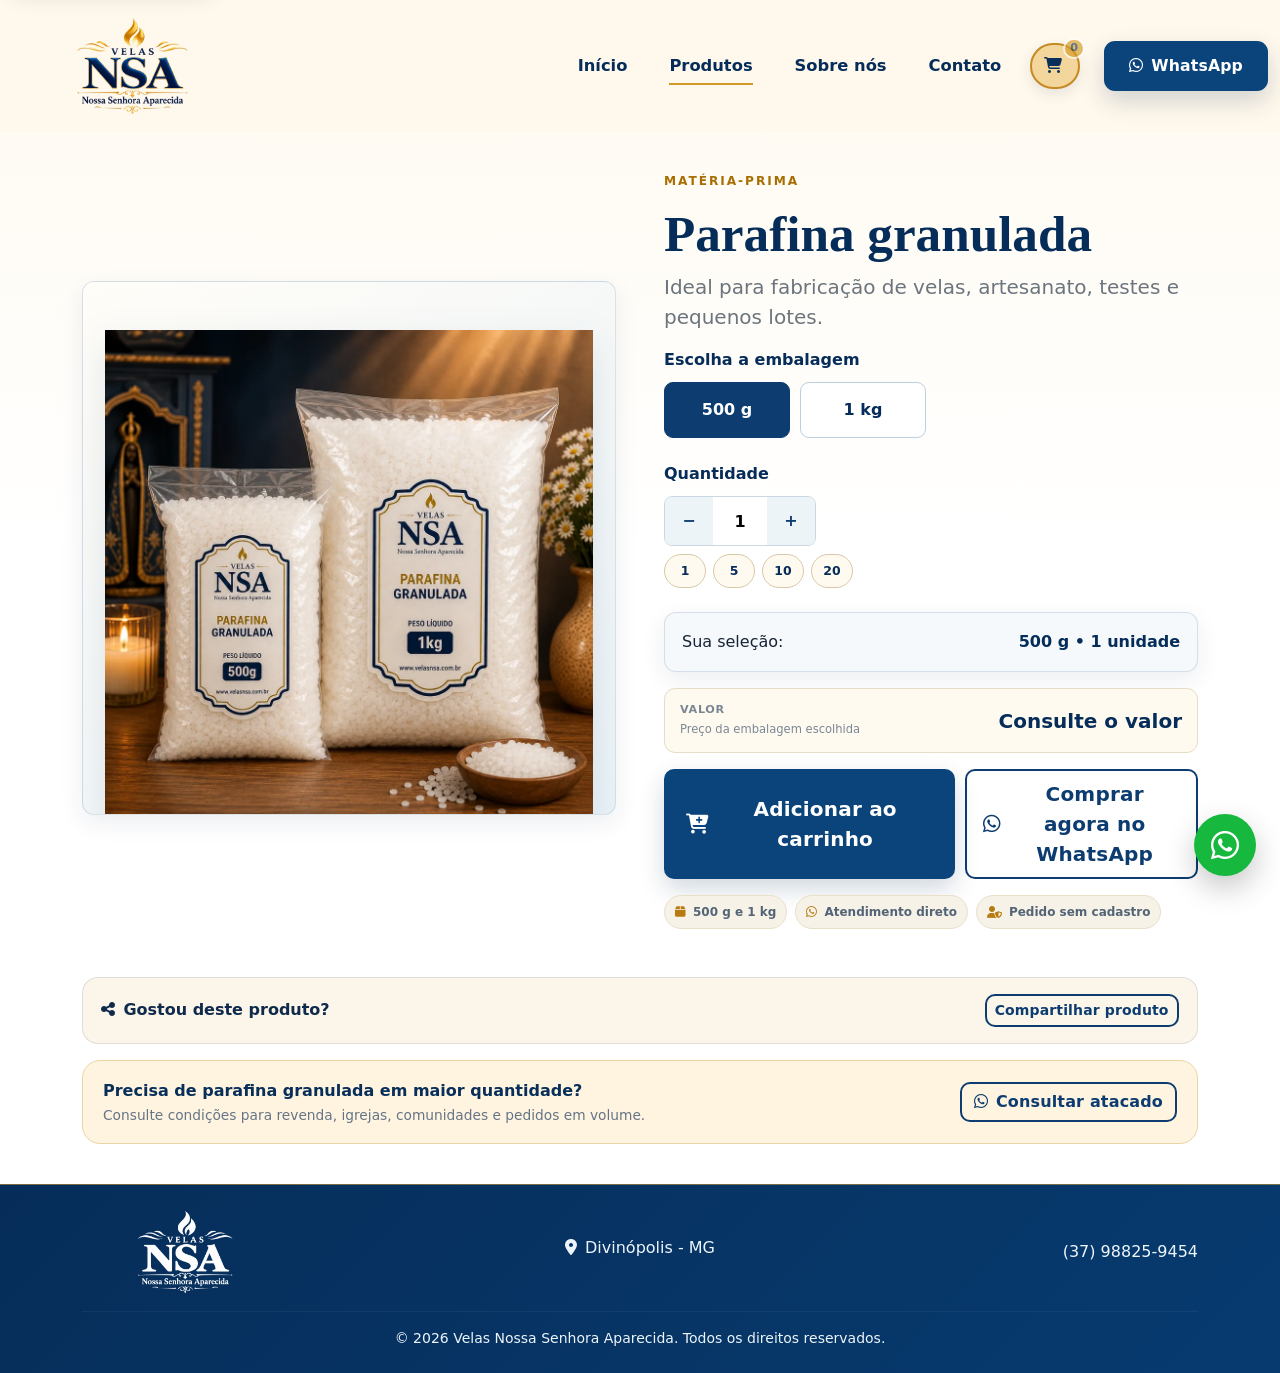
==== produto-parafina.html @ e6c88c30 "Publicação inicial - Site Velas NSA" ====
<!DOCTYPE html>

<html lang="pt-BR"><head><meta charset="utf-8"/><meta content="width=device-width, initial-scale=1" name="viewport"/><title>Parafina Granulada 500 g e 1 kg | Velas Nossa Senhora Aparecida</title><meta content="Parafina granulada em embalagens de 500 g e 1 kg para fabricação de velas, artesanato, testes e pequenos lotes. Solicite orçamento pelo WhatsApp." name="description"/><meta content="index, follow" name="robots"/><meta content="#062d59" name="theme-color"/><meta content="pt_BR" property="og:locale"/><meta content="product" property="og:type"/><meta content="Parafina Granulada 500 g e 1 kg | Velas Nossa Senhora Aparecida" property="og:title"/><meta content="Parafina granulada em 500 g e 1 kg com atendimento direto pelo WhatsApp." property="og:description"/><link href="https://www.velasnsa.com.br/produto-parafina.html" rel="canonical"/>
<meta content="https://www.velasnsa.com.br/produto-parafina.html" property="og:url"/>
<meta content="https://www.velasnsa.com.br/assets/img/parafina.webp" property="og:image"/>
<meta content="Velas NSA - Nossa Senhora Aparecida" property="og:image:alt"/>
<meta content="summary_large_image" name="twitter:card"/>
<meta content="Parafina Granulada 500 g e 1 kg | Velas NSA" name="twitter:title"/>
<meta content="Parafina granulada em embalagens de 500 g e 1 kg para fabricação de velas e artesanato." name="twitter:description"/>
<meta content="https://www.velasnsa.com.br/assets/img/parafina.webp" name="twitter:image"/>
<meta content="Velas NSA" property="og:site_name"/>
<link href="assets/img/logo-nsa-aparecida.png" rel="icon" type="image/png"/><link href="https://cdn.jsdelivr.net" rel="preconnect"/><link href="https://cdnjs.cloudflare.com" rel="preconnect"/><link href="https://cdn.jsdelivr.net/npm/bootstrap@5.3.8/dist/css/bootstrap.min.css" rel="stylesheet"/><link href="https://cdnjs.cloudflare.com/ajax/libs/font-awesome/6.7.2/css/all.min.css" rel="stylesheet"/><link href="assets/css/style.css" rel="stylesheet"/><script type="application/ld+json">{"@context":"https://schema.org","@type":"Product","name":"Parafina granulada - Velas NSA","description":"Parafina granulada em embalagens de 500 g e 1 kg para fabricação de velas e artesanato.","image":["https://www.velasnsa.com.br/assets/img/parafina.webp"],"brand":{"@type":"Brand","name":"Velas NSA"},"category":"Parafina granulada"}</script>
<script type="application/ld+json">{"@context":"https://schema.org","@type":"BreadcrumbList","itemListElement":[{"@type":"ListItem","position":1,"name":"Início","item":"https://www.velasnsa.com.br/"},{"@type":"ListItem","position":2,"name":"Parafina granulada","item":"https://www.velasnsa.com.br/produto-parafina.html"}]}</script>
</head><body data-page="parafina"><a class="skip-link" href="#conteudo-principal">Ir para o conteúdo</a><nav class="navbar navbar-expand-lg fixed-top nsa-navbar"><div class="container py-2"><a aria-label="Velas Nossa Senhora Aparecida - início" class="navbar-brand logo-shell" href="index.html"><img alt="Velas Nossa Senhora Aparecida" class="brand-logo" data-config-logo="" height="616" src="assets/img/logo-nsa-aparecida.png" width="900"/></a><button aria-controls="mainNav" aria-expanded="false" aria-label="Abrir menu" class="navbar-toggler border-0 shadow-none" data-bs-target="#mainNav" data-bs-toggle="collapse" type="button"><span class="navbar-toggler-icon"></span></button><div class="collapse navbar-collapse" id="mainNav"><ul class="navbar-nav ms-auto align-items-lg-center gap-lg-3"><li class="nav-item"><a class="nav-link" href="index.html">Início</a></li><li class="nav-item"><a class="nav-link active" href="index.html#produtos">Produtos</a></li><li class="nav-item"><a class="nav-link" href="index.html#sobre">Sobre nós</a></li><li class="nav-item"><a class="nav-link" href="index.html#contato">Contato</a></li><li class="nav-item mt-3 mt-lg-0"><button aria-label="Abrir carrinho" class="btn cart-nav-btn position-relative" data-nsa-cart="" type="button"><i class="fa-solid fa-cart-shopping me-1"></i><span class="d-lg-none ms-1">Carrinho</span><span class="cart-count" data-cart-count="">0</span></button></li><li class="nav-item ms-lg-2 mt-3 mt-lg-0"><a class="btn btn-nsa px-4" data-wa="Olá! Gostaria de um orçamento da Velas Nossa Senhora Aparecida." href="https://wa.me/5537988259454" rel="noopener" target="_blank"><i class="fa-brands fa-whatsapp me-2"></i>WhatsApp</a></li></ul></div></div></nav><main class="product-page" id="conteudo-principal"><div class="container py-5"><div class="row g-5 align-items-center"><div class="col-lg-6"><div class="product-gallery reveal"><img alt="Parafina granulada Velas NSA em embalagens de 500 g e 1 kg" decoding="async" fetchpriority="high" height="1000" src="assets/img/parafina.webp" width="1000"/></div></div><div class="col-lg-6 reveal delay-1"><span class="eyebrow">Matéria-prima</span><h1 class="detail-title" data-config="parafinaTitulo">Parafina granulada</h1><p class="lead text-secondary" data-config="parafinaDescricao">Ideal para fabricação de velas, artesanato, testes e pequenos lotes.</p><div class="mb-4"><div class="option-title">Escolha a embalagem</div><div class="option-grid" id="weightOptions"><button class="option-btn active" data-weight="500 g">500 g</button><button class="option-btn" data-weight="1 kg">1 kg</button></div></div><div class="mb-4"><div class="option-title">Quantidade</div><div class="quantity-box"><button aria-label="Diminuir quantidade" id="minus">−</button><input aria-label="Quantidade de embalagens" id="qty" inputmode="numeric" pattern="[0-9]*" value="1"/><button aria-label="Aumentar quantidade" id="plus">+</button></div><div aria-label="Atalhos de quantidade" class="qty-presets mt-2"><button data-qty-preset="1" type="button">1</button><button data-qty-preset="5" type="button">5</button><button data-qty-preset="10" type="button">10</button><button data-qty-preset="20" type="button">20</button></div></div><div class="selection-summary mb-3">Sua seleção: <strong id="summary">500 g • 1 unidade</strong></div><div class="product-price-box mb-3"><div><span>Valor</span><small id="priceHelp">Preço da embalagem escolhida</small></div><strong id="selectedPrice">Consulte o valor</strong></div><div class="product-actions-grid mt-3"><button class="btn btn-nsa btn-lg" id="addToCart"><i class="fa-solid fa-cart-plus me-2"></i>Adicionar ao carrinho</button><button class="btn btn-outline-nsa btn-lg" id="whatsappOrder"><i class="fa-brands fa-whatsapp me-2"></i>Comprar agora no WhatsApp</button></div><div class="conversion-trust mt-3"><span><i class="fa-solid fa-box"></i> 500 g e 1 kg</span><span><i class="fa-brands fa-whatsapp"></i> Atendimento direto</span><span><i class="fa-solid fa-user-shield"></i> Pedido sem cadastro</span></div></div></div></div><div class="container pb-3"><div class="product-share-bar"><span><i class="fa-solid fa-share-nodes me-2"></i>Gostou deste produto?</span><button class="btn btn-outline-nsa btn-sm" data-share-product="" type="button">Compartilhar produto</button></div></div>
<section class="product-business-cta"><div class="container"><div class="business-cta-inner"><div><strong>Precisa de parafina granulada em maior quantidade?</strong><span>Consulte condições para revenda, igrejas, comunidades e pedidos em volume.</span></div><a class="btn btn-outline-nsa" data-wa="Olá! Gostaria de consultar condições para compra de parafina granulada em maior quantidade." href="https://wa.me/5537988259454" rel="noopener" target="_blank"><i class="fa-brands fa-whatsapp me-2"></i>Consultar atacado</a></div></div></section></main><footer class="footer py-4"><div class="container"><div class="row align-items-center gy-3"><div class="col-md-4"><div class="footer-logo-shell footer-brand"><img alt="Velas Nossa Senhora Aparecida" class="footer-logo footer-logo-natural" data-config-logo="" height="616" src="assets/img/logo-nsa-aparecida.png" width="900"/></div></div><div class="col-md-4 text-md-center"><div><i class="fa-solid fa-location-dot me-2"></i><span data-config-location="">Divinópolis - MG</span></div><div class="footer-social mt-2"><a aria-label="Instagram" data-social-link="instagram" data-social-network="instagram" hidden="" rel="noopener" target="_blank"><i class="fa-brands fa-instagram"></i></a><a aria-label="Facebook" data-social-link="facebook" data-social-network="facebook" hidden="" rel="noopener" target="_blank"><i class="fa-brands fa-facebook-f"></i></a><a aria-label="TikTok" data-social-link="tiktok" data-social-network="tiktok" hidden="" rel="noopener" target="_blank"><i class="fa-brands fa-tiktok"></i></a></div></div><div class="col-md-4 text-md-end"><a class="footer-contact-link" data-config-phone="" data-wa="Olá! Gostaria de um orçamento da Velas Nossa Senhora Aparecida." href="https://wa.me/5537988259454" rel="noopener" target="_blank"><i class="fa-brands fa-whatsapp me-2"></i>(37) 98825-9454</a></div></div><hr/><div class="small text-center">© <span id="year"></span> Velas Nossa Senhora Aparecida. Todos os direitos reservados.</div></div></footer><div class="mobile-product-cta"><button class="btn btn-nsa w-100" id="addToCartMobile"><i class="fa-solid fa-cart-plus me-2"></i>Adicionar ao carrinho</button></div><a aria-label="Falar no WhatsApp" class="floating-whatsapp" data-wa="Olá! Gostaria de um orçamento de parafina granulada." href="https://wa.me/5537988259454?text=Olá!%20Gostaria%20de%20um%20orçamento%20de%20parafina%20granulada." rel="noopener" target="_blank"><i class="fa-brands fa-whatsapp"></i></a><script src="https://cdn.jsdelivr.net/npm/bootstrap@5.3.8/dist/js/bootstrap.bundle.min.js"></script><script src="assets/js/config.js"></script><script src="assets/js/site-config.js"></script><script src="assets/js/analytics.js"></script><script src="assets/js/social.js"></script><script src="assets/js/cart.js"></script><script src="assets/js/parafina.js"></script></body></html>
---- assets/css/style.css ----
:root{--blue:#123f72;--blue-dark:#0a294e;--blue-mid:#24639b;--sky:#dbeaf6;--cream:#fff7e8;--cream-2:#f6ead1;--gold:#c89432;--ink:#172435;--muted:#66717e;--white:#fff;--line:rgba(18,63,114,.14)}
*{box-sizing:border-box}html{scroll-behavior:smooth;scroll-padding-top:92px}body{font-family:Inter,ui-sans-serif,system-ui,-apple-system,"Segoe UI",sans-serif;color:var(--ink);background:#fff;overflow-x:hidden}.nsa-navbar{background:rgba(255,249,239,.96);backdrop-filter:blur(12px);border-bottom:1px solid var(--line);transition:.3s}.nsa-navbar.scrolled{box-shadow:0 10px 35px rgba(11,42,78,.10)}.brand-logo{width:170px;height:68px;object-fit:contain;mix-blend-mode:multiply}.nav-link{font-weight:750;color:var(--blue-dark)!important;position:relative}.nav-link:after{content:"";position:absolute;left:.5rem;right:.5rem;bottom:.2rem;height:2px;background:var(--gold);transform:scaleX(0);transition:.25s}.nav-link:hover:after,.nav-link.active:after{transform:scaleX(1)}.dropdown-item:active{background:var(--blue)}.btn-nsa{background:linear-gradient(135deg,var(--blue-mid),var(--blue-dark));color:#fff;border:none;border-radius:999px;font-weight:800;box-shadow:0 10px 25px rgba(18,63,114,.22);transition:.25s}.btn-nsa:hover{color:#fff;transform:translateY(-2px);box-shadow:0 14px 30px rgba(18,63,114,.3)}.btn-outline-nsa{border:2px solid var(--blue);color:var(--blue);border-radius:999px;font-weight:800}.btn-outline-nsa:hover{background:var(--blue);color:#fff}.hero{min-height:740px;padding:145px 0 105px;position:relative;background:radial-gradient(circle at 22% 34%,#fffdf8 0,#fff7e8 37%,#e8f0f4 72%,#d2e2ec 100%);overflow:hidden}.hero:before{content:"";position:absolute;right:-5%;top:9%;width:57%;height:81%;background:url('../img/sobre-nos-velas-nsa.webp') center/cover no-repeat;border-radius:48% 0 0 48%;opacity:.32;filter:saturate(.72) sepia(.08);mask-image:linear-gradient(to left,#000 62%,transparent)}.hero-glow{position:absolute;inset:0;background:linear-gradient(90deg,rgba(255,249,239,.99) 0%,rgba(255,249,239,.88) 42%,rgba(219,234,246,.18) 77%)}.eyebrow{display:inline-block;text-transform:uppercase;letter-spacing:.12em;font-size:.78rem;font-weight:900;color:var(--gold);margin-bottom:.8rem}.hero h1{font-family:Georgia,"Times New Roman",serif;color:var(--blue-dark);font-size:clamp(2.6rem,5vw,4.85rem);line-height:.99;font-weight:800;max-width:760px}.hero h1 span{color:var(--blue-mid)}.hero-copy{font-size:1.08rem;color:#405064;max-width:600px;margin:1.5rem 0 2rem}.hero-showcase{position:relative;height:470px;perspective:1000px}.product-float,.paraffin-float{position:absolute;filter:drop-shadow(0 24px 30px rgba(11,42,78,.16));animation:float 5s ease-in-out infinite}.product-float img{max-height:335px;max-width:215px}.product-float.one{left:2%;bottom:25px;transform:rotate(-2deg)}.product-float.two{left:28%;bottom:34px;animation-delay:.5s}.product-float.three{left:52%;bottom:28px;animation-delay:1s}.product-float.three img{max-width:245px}.paraffin-float{right:-1%;bottom:8px;animation-delay:1.5s}.paraffin-float img{width:260px;border-radius:40%}.hero-wave{position:absolute;bottom:-1px;left:0;right:0;height:72px;background:#fff;clip-path:ellipse(65% 55% at 50% 100%)}@keyframes float{0%,100%{translate:0 0}50%{translate:0 -12px}}.section-products{background:#fff}.section-heading span{color:var(--gold);font-weight:900;text-transform:uppercase;letter-spacing:.13em;font-size:.78rem}.section-heading h2{font-family:Georgia,"Times New Roman",serif;color:var(--blue-dark);font-size:clamp(2rem,4vw,3.2rem);font-weight:800}.section-heading p{color:var(--muted)}.product-card{background:#fff;border:1px solid var(--line);border-radius:22px;overflow:hidden;box-shadow:0 10px 35px rgba(11,42,78,.07);transition:.3s}.product-card:hover{transform:translateY(-8px);box-shadow:0 18px 45px rgba(11,42,78,.14)}.product-card-link{text-decoration:none;color:inherit;display:block;height:100%}.product-image{height:250px;background:linear-gradient(145deg,#fffdf8,#edf4f8);display:flex;align-items:center;justify-content:center;overflow:hidden}.product-image img{max-width:78%;max-height:92%;object-fit:contain;transition:.35s}.product-card:hover .product-image img{transform:scale(1.05)}.product-image.paraffin img{max-width:95%;border-radius:22px}.product-tag{font-size:.72rem;text-transform:uppercase;font-weight:900;color:var(--gold)}.product-card h3{font-size:1.25rem;color:var(--blue-dark);font-weight:850;margin:.4rem 0 .7rem}.product-card p{color:#607083;font-size:.94rem;min-height:70px}.product-link{font-weight:900;color:var(--blue);text-decoration:none}.product-link i{transition:.2s}.product-card:hover .product-link i{transform:translateX(4px)}.about-section{background:linear-gradient(135deg,#fffaf0,#eaf2f7)}.about-photo{position:relative}.about-photo img{width:100%;height:500px;object-fit:cover;border-radius:28px;box-shadow:0 20px 60px rgba(11,42,78,.16)}.about-badge{position:absolute;right:-18px;bottom:28px;background:#fff;border-radius:18px;padding:16px 20px;display:flex;align-items:center;gap:14px;box-shadow:0 12px 35px rgba(11,42,78,.15)}.about-badge i{font-size:2rem;color:var(--gold)}.about-badge span{font-size:.85rem}.mini-feature{display:flex;gap:14px;background:rgba(255,255,255,.76);border:1px solid var(--line);border-radius:16px;padding:16px;height:100%}.mini-feature i{color:var(--blue-mid);font-size:1.55rem}.mini-feature strong{display:block;color:var(--blue-dark)}.mini-feature small{color:#607083}.cta-section{background:#fff}.cta-box{background:linear-gradient(135deg,var(--blue),var(--blue-dark));color:#fff;border-radius:28px;padding:42px;display:flex;align-items:center;justify-content:space-between;gap:30px;box-shadow:0 22px 50px rgba(11,42,78,.22)}.cta-box h2{font-family:Georgia,"Times New Roman",serif;font-weight:800}.cta-box p{margin:0;max-width:720px;color:#eaf4fb}.footer{background:var(--blue-dark);color:#edf5fb}.footer-logo{width:150px;height:66px;object-fit:contain;filter:brightness(0) invert(1);opacity:.95}.footer hr{border-color:rgba(255,255,255,.18)}.floating-whatsapp{position:fixed;right:24px;bottom:24px;width:62px;height:62px;border-radius:50%;display:grid;place-items:center;background:#16b83e;color:#fff;font-size:2rem;text-decoration:none;z-index:1000;box-shadow:0 12px 30px rgba(0,0,0,.22);animation:pulse 2.2s infinite}.floating-whatsapp:hover{color:#fff;transform:scale(1.06)}@keyframes pulse{0%,100%{box-shadow:0 0 0 0 rgba(22,184,62,.35),0 12px 30px rgba(0,0,0,.2)}50%{box-shadow:0 0 0 14px rgba(22,184,62,0),0 12px 30px rgba(0,0,0,.2)}}.back-top{position:fixed;right:32px;bottom:96px;width:42px;height:42px;border:none;border-radius:50%;background:#fff;color:var(--blue);box-shadow:0 6px 20px rgba(0,0,0,.13);opacity:0;pointer-events:none;transition:.25s;z-index:900}.back-top.show{opacity:1;pointer-events:auto}.reveal{opacity:0;transform:translateY(28px);transition:opacity .75s ease,transform .75s ease}.reveal.visible{opacity:1;transform:none}.delay-1{transition-delay:.12s}.delay-2{transition-delay:.24s}.delay-3{transition-delay:.36s}
/* página de produto */.product-page{padding-top:125px;background:linear-gradient(180deg,#fffaf0 0,#fff 46%)}.breadcrumb a{color:var(--blue);text-decoration:none}.product-gallery{background:linear-gradient(145deg,#fffdf8,#eaf2f7);border:1px solid var(--line);border-radius:26px;min-height:520px;display:grid;place-items:center;padding:28px;box-shadow:0 16px 45px rgba(11,42,78,.08)}.product-gallery img{max-width:88%;max-height:455px;object-fit:contain;filter:drop-shadow(0 18px 24px rgba(11,42,78,.12))}.detail-title{font-family:Georgia,"Times New Roman",serif;font-weight:800;color:var(--blue-dark);font-size:clamp(2.1rem,4vw,3.4rem)}.spec-badge{display:inline-flex;align-items:center;gap:8px;padding:8px 13px;background:#edf5fa;border:1px solid var(--line);border-radius:999px;color:var(--blue-dark);font-weight:750;font-size:.88rem}.option-title{font-weight:850;color:var(--blue-dark);margin-bottom:10px}.option-grid{display:grid;grid-template-columns:repeat(4,1fr);gap:10px}.option-btn{border:1.5px solid #bdcedd;background:#fff;color:var(--blue-dark);border-radius:14px;padding:13px 8px;font-weight:850;transition:.2s}.option-btn:hover,.option-btn.active{background:var(--blue);border-color:var(--blue);color:#fff;transform:translateY(-1px)}.package-grid{display:grid;grid-template-columns:repeat(3,1fr);gap:10px}.selection-summary{background:#f5f9fc;border:1px solid var(--line);border-radius:18px;padding:17px}.selection-summary strong{color:var(--blue-dark)}.quantity-box{display:flex;align-items:center;border:1px solid #cbd8e3;border-radius:14px;overflow:hidden;width:max-content;background:#fff}.quantity-box button{border:0;background:#edf4f8;width:42px;height:44px;color:var(--blue);font-weight:900}.quantity-box input{width:54px;height:44px;border:0;text-align:center;font-weight:850;outline:0}.info-strip{background:var(--cream);border-top:1px solid #eadfc9;border-bottom:1px solid #eadfc9}.info-item{display:flex;gap:12px;align-items:flex-start}.info-item i{color:var(--blue);font-size:1.45rem;margin-top:2px}.info-item strong{display:block;color:var(--blue-dark)}
@media(max-width:1199.98px){.hero-showcase{height:420px}.product-float img{max-height:290px;max-width:180px}.product-float.three img{max-width:210px}.paraffin-float img{width:215px}}
@media(max-width:991.98px){html{scroll-padding-top:76px}.nsa-navbar{background:#fffaf0}.brand-logo{width:142px;height:56px}.navbar-collapse{padding:14px 0 12px}.navbar-nav{align-items:stretch!important}.nav-link:after{display:none}.nsa-navbar .btn-nsa{width:100%;text-align:center}.hero{padding-top:112px;min-height:auto}.hero:before{width:100%;right:0;opacity:.13;border-radius:0}.hero-glow{background:rgba(255,249,239,.86)}.hero .row{gap:1rem!important}.hero-showcase{height:360px;margin-top:0}.product-float img{max-height:245px;max-width:145px}.product-float.one{left:5%}.product-float.two{left:30%}.product-float.three{left:53%}.product-float.three img{max-width:170px}.paraffin-float{right:1%}.paraffin-float img{width:175px}.about-badge{right:15px}.cta-box{flex-direction:column;align-items:flex-start}.product-page{padding-top:100px}.product-gallery{min-height:410px}.product-gallery img{max-height:350px}}
@media(max-width:767.98px){.hero{text-align:center;padding-bottom:72px}.hero-copy{margin-left:auto;margin-right:auto}.hero .d-flex{justify-content:center}.hero-showcase{height:320px}.section-products .col-md-6{max-width:520px;margin-left:auto;margin-right:auto}.product-card p{min-height:auto}.about-photo img{height:390px}.product-gallery{min-height:350px}.product-gallery img{max-height:300px}.package-grid{grid-template-columns:1fr}.cta-box .btn{width:100%}.option-grid{grid-template-columns:repeat(2,1fr)}}
@media(max-width:575.98px){.brand-logo{width:125px;height:50px}.hero{padding-top:96px;padding-bottom:58px}.hero h1{font-size:2.35rem;line-height:1.02}.hero-copy{font-size:1rem}.hero .btn{width:100%}.hero-showcase{height:270px;margin-top:2px}.product-float img{max-height:185px;max-width:105px}.product-float.one{left:-1%;bottom:28px}.product-float.two{left:23%;bottom:32px}.product-float.three{left:45%;bottom:25px}.product-float.three img{max-width:125px}.paraffin-float{right:-7%;bottom:4px}.paraffin-float img{width:125px}.hero-wave{height:45px}.product-image{height:210px}.section-heading h2{font-size:2rem}.about-photo img{height:330px}.about-badge{position:static;margin:-30px 16px 0}.cta-box{padding:26px 20px;border-radius:22px}.floating-whatsapp{right:14px;bottom:14px;width:54px;height:54px;font-size:1.7rem}.back-top{right:20px;bottom:78px}.product-page{padding-top:88px}.product-gallery{min-height:285px;padding:18px}.product-gallery img{max-height:245px}.detail-title{font-size:2.1rem}.option-grid{grid-template-columns:repeat(2,1fr)}.option-btn{padding:12px 6px}.selection-summary{font-size:.92rem}}

/* refinamentos V3 */
.logo-shell{background:rgba(255,247,232,.92);border:1px solid rgba(200,148,50,.24);border-radius:16px;padding:3px 10px!important;box-shadow:0 8px 24px rgba(10,41,78,.06)}
.logo-shell .brand-logo{mix-blend-mode:normal;width:160px;height:60px}
.gallery-sticky{top:118px}
.gallery-label{position:absolute;left:22px;top:20px;background:rgba(255,255,255,.9);border:1px solid var(--line);color:var(--blue-dark);font-size:.75rem;font-weight:900;text-transform:uppercase;letter-spacing:.08em;padding:8px 12px;border-radius:999px;z-index:2}
.gallery-note{position:absolute;left:20px;right:20px;bottom:18px;background:rgba(255,255,255,.9);border:1px solid var(--line);border-radius:14px;padding:10px 12px;font-size:.82rem;color:#647487;text-align:center;backdrop-filter:blur(8px)}
.gallery-note i{color:var(--gold)}
.buy-panel{background:#fff;border:1px solid var(--line);border-radius:24px;padding:24px;box-shadow:0 18px 45px rgba(11,42,78,.08)}
.option-step{display:flex;align-items:center;gap:10px;margin-bottom:12px}.option-step>span{width:30px;height:30px;border-radius:50%;display:grid;place-items:center;background:var(--cream);border:1px solid rgba(200,148,50,.28);color:var(--blue-dark);font-weight:900}.option-step strong{display:block;color:var(--blue-dark);font-size:.95rem}.option-step small{display:block;color:#7b8794;font-size:.78rem}.option-btn{display:flex;flex-direction:column;align-items:center;justify-content:center;gap:2px;min-height:64px}.option-btn strong{font-size:.95rem}.option-btn small{font-size:.72rem;font-weight:650;opacity:.72}.option-btn.active small,.option-btn:hover small{opacity:.9}.package-btn{min-height:82px}.package-btn i{font-size:1.1rem;margin-bottom:2px;color:var(--gold)}.package-btn.active i,.package-btn:hover i{color:#fff}.quantity-help{font-size:.8rem;color:#7c8894;max-width:290px}.selection-summary{display:flex;align-items:center;justify-content:space-between;gap:18px}.selection-summary span{font-size:.78rem;text-transform:uppercase;letter-spacing:.08em;color:#7b8794;font-weight:850}.selection-summary strong{text-align:right}.secure-note{text-align:center;color:#7a8794;font-size:.78rem;margin-top:10px}.secure-note i{color:var(--gold);margin-right:4px}.wholesale-card{display:flex;align-items:center;gap:18px;padding:22px;background:linear-gradient(135deg,#fffaf0,#edf5fa);border:1px solid var(--line);border-radius:22px}.wholesale-icon{width:54px;height:54px;flex:0 0 54px;border-radius:16px;background:var(--blue);color:#fff;display:grid;place-items:center;font-size:1.4rem}.wholesale-card h3{font-size:1.2rem;color:var(--blue-dark);font-weight:850;margin:0 0 4px}.wholesale-card p{font-size:.88rem;color:#647487;margin:0}.details-card{background:#fff;border:1px solid var(--line);border-radius:24px;padding:28px;box-shadow:0 12px 35px rgba(11,42,78,.06)}.details-card h2{font-family:Georgia,"Times New Roman",serif;color:var(--blue-dark);font-weight:800;font-size:clamp(1.7rem,3vw,2.35rem)}.details-card p{color:#647487}.spec-table{margin-top:22px;border-top:1px solid var(--line)}.spec-table>div{display:flex;align-items:center;justify-content:space-between;gap:16px;padding:14px 0;border-bottom:1px solid var(--line)}.spec-table span{color:#778492}.spec-table strong{color:var(--blue-dark);text-align:right}.faq-card .accordion-item{background:transparent;border-color:var(--line)}.faq-card .accordion-button{font-weight:800;color:var(--blue-dark);background:transparent;box-shadow:none;padding-left:0;padding-right:0}.faq-card .accordion-button:not(.collapsed){color:var(--blue);background:transparent}.faq-card .accordion-body{padding-left:0;padding-right:0;color:#647487}.footer-logo-shell{display:inline-block;background:var(--cream);border-radius:14px;padding:3px 10px;border:1px solid rgba(200,148,50,.24)}.footer-logo-natural{filter:none!important;opacity:1!important;width:145px;height:58px}.mobile-product-cta{display:none}

@media(max-width:991.98px){.gallery-sticky{position:relative!important;top:auto}.wholesale-card{align-items:flex-start;flex-wrap:wrap}.wholesale-card .btn{width:100%}.logo-shell .brand-logo{width:138px;height:52px}.buy-panel{padding:20px}.selection-summary{align-items:flex-start;flex-direction:column;gap:3px}.selection-summary strong{text-align:left}}
@media(max-width:767.98px){.product-page{padding-bottom:82px}.product-gallery{min-height:360px}.gallery-label{left:14px;top:14px}.gallery-note{left:14px;right:14px;bottom:14px}.mobile-product-cta{display:block;position:fixed;left:0;right:0;bottom:0;padding:10px 12px calc(10px + env(safe-area-inset-bottom));background:rgba(255,250,240,.96);border-top:1px solid var(--line);backdrop-filter:blur(10px);z-index:1040}.floating-whatsapp{bottom:82px}.spec-table>div{align-items:flex-start}.option-grid{grid-template-columns:repeat(2,1fr)}}
@media(max-width:575.98px){.nsa-navbar .container{padding-left:12px;padding-right:12px}.logo-shell{padding:2px 7px!important;border-radius:12px}.logo-shell .brand-logo{width:116px;height:44px}.product-page{padding-top:82px}.product-gallery{min-height:300px}.product-gallery img{max-height:235px;margin-top:10px}.buy-panel{padding:16px;border-radius:20px}.package-grid{grid-template-columns:1fr 1fr}.package-grid .package-btn:last-child{grid-column:1/-1}.wholesale-card{padding:18px}.wholesale-icon{width:46px;height:46px;flex-basis:46px}.details-card{padding:20px}.selection-summary{padding:14px}.quantity-help{max-width:210px}.spec-table>div{font-size:.9rem}.footer-logo-natural{width:125px;height:50px}}

/* ===== V4: HOME inspirada na referência, em azul + creme + dourado ===== */
.hero-reference{padding-top:92px;background:var(--cream);overflow:hidden}.hero-slide{min-height:625px;position:relative;display:flex;align-items:center;padding:72px 0 94px;overflow:hidden;background:linear-gradient(115deg,#fff9ed 0%,#f8edd8 38%,#deebf5 70%,#bfd4e5 100%)}.hero-slide:before{content:"";position:absolute;inset:0;background:radial-gradient(circle at 78% 44%,rgba(255,255,255,.12),transparent 34%),linear-gradient(90deg,rgba(255,252,244,.97) 0%,rgba(255,249,236,.90) 36%,rgba(18,63,114,.05) 65%,rgba(10,41,78,.12) 100%)}.hero-slide:after{content:"";position:absolute;right:0;top:0;width:56%;height:100%;background:url('../img/sobre-nos-velas-nsa.webp') center/cover no-repeat;opacity:.16;mix-blend-mode:multiply;mask-image:linear-gradient(to left,#000 58%,transparent 100%)}.hero-ribbon-top,.hero-ribbon-bottom{position:absolute;left:-2%;right:-2%;z-index:3;pointer-events:none}.hero-ribbon-top{top:-42px;height:82px;background:#fff9ee;border-bottom:4px solid var(--gold);border-radius:0 0 50% 50%/0 0 70% 70%;box-shadow:0 9px 20px rgba(10,41,78,.05)}.hero-ribbon-bottom{bottom:-45px;height:92px;background:#fff;border-top:4px solid var(--gold);border-radius:50% 50% 0 0/65% 65% 0 0;box-shadow:0 -5px 18px rgba(10,41,78,.05)}.hero-copy-column{padding-left:1rem}.hero-slide h1,.hero-title-alt{font-family:Georgia,"Times New Roman",serif;color:var(--blue-dark);font-weight:800;letter-spacing:-.035em}.hero-slide h1{font-size:clamp(2.55rem,4.3vw,4.45rem);line-height:1.02;max-width:660px}.hero-slide h1 span,.hero-title-alt span{color:var(--blue-mid)}.hero-slide p,.hero-alt-copy{color:#3f4f61;font-size:1.04rem;line-height:1.62;max-width:610px}.gold-divider{display:flex;align-items:center;gap:8px;max-width:420px;margin:16px 0}.gold-divider span{height:1px;background:linear-gradient(90deg,transparent,var(--gold),transparent);flex:1}.gold-divider i{font-size:.62rem;color:var(--gold);transform:rotate(45deg)}.btn-soft{background:rgba(255,255,255,.68);border:1px solid rgba(18,63,114,.20);color:var(--blue-dark);border-radius:999px;font-weight:800;backdrop-filter:blur(8px)}.btn-soft:hover{background:#fff;color:var(--blue)}.hero-product-stage{position:relative;height:440px;max-width:760px;margin-left:auto}.stage-halo{position:absolute;width:520px;height:300px;border-radius:50%;right:5%;bottom:30px;background:radial-gradient(ellipse,rgba(255,247,232,.97) 0%,rgba(255,255,255,.7) 38%,rgba(36,99,155,.13) 67%,transparent 72%);filter:blur(1px)}.hero-pack,.hero-paraffin{position:absolute;z-index:2;object-fit:contain;filter:drop-shadow(0 28px 26px rgba(10,41,78,.19));transition:transform .35s}.hero-pack:hover,.hero-paraffin:hover{transform:translateY(-7px) scale(1.02)}.hero-pack.pack8{height:295px;left:2%;bottom:42px;transform:rotate(-1.5deg)}.hero-pack.pack6{height:292px;left:27%;bottom:50px}.hero-pack.packkg{height:305px;left:53%;bottom:38px}.hero-paraffin{width:230px;right:-2%;bottom:12px;border-radius:30px}.candle-decor{position:absolute;z-index:1;width:24px;background:linear-gradient(90deg,#f9f2df,#fff,#e8dfca);border-radius:5px 5px 2px 2px;box-shadow:0 10px 25px rgba(10,41,78,.15)}.candle-decor:before{content:"";position:absolute;left:9px;top:-18px;width:7px;height:18px;background:radial-gradient(ellipse at bottom,#ffe18a 5%,#e8a21c 45%,#ffffff 70%,transparent 72%);border-radius:50% 50% 45% 45%;filter:drop-shadow(0 0 7px #f0ad2b)}.candle-decor span{position:absolute;inset:auto -8px -9px;height:14px;border-radius:50%;background:linear-gradient(#c89432,#966410);box-shadow:0 5px 12px rgba(0,0,0,.16)}.candle-one{height:130px;right:14%;bottom:62px}.candle-two{height:104px;right:1%;bottom:45px}.candle-three{height:84px;left:18%;bottom:46px;opacity:.38}.nsa-carousel-control{width:7%;z-index:6}.nsa-carousel-control span{width:48px;height:48px;border-radius:50%;display:grid;place-items:center;background:rgba(255,255,255,.92);color:var(--blue);box-shadow:0 8px 24px rgba(10,41,78,.16);font-size:1.1rem}.nsa-indicators{bottom:56px;z-index:7}.nsa-indicators [data-bs-target]{width:10px;height:10px;border-radius:50%;border:0;background-color:var(--blue);opacity:.25}.nsa-indicators .active{opacity:1}.hero-title-alt{font-size:clamp(2.45rem,4vw,4rem);line-height:1.05;max-width:650px}.hero-benefits{display:flex;flex-wrap:wrap;gap:10px;margin:22px 0}.hero-benefits span{display:inline-flex;align-items:center;gap:8px;background:rgba(255,255,255,.72);border:1px solid var(--line);padding:9px 13px;border-radius:999px;font-size:.88rem;font-weight:800;color:var(--blue-dark)}.hero-benefits i{color:var(--gold)}.wholesale-visual{height:390px;position:relative;display:flex;align-items:flex-end;justify-content:center}.wholesale-visual>img{max-height:345px;max-width:290px;object-fit:contain;filter:drop-shadow(0 24px 30px rgba(10,41,78,.18))}.wholesale-visual .side-pack{position:absolute;left:11%;bottom:20px;max-height:245px;transform:rotate(-7deg)}.wholesale-badge{position:absolute;right:3%;top:48px;z-index:4;width:155px;height:155px;border-radius:50%;display:flex;flex-direction:column;align-items:center;justify-content:center;text-align:center;background:linear-gradient(145deg,#fff,#f7ead1);border:2px solid rgba(200,148,50,.5);box-shadow:0 15px 35px rgba(10,41,78,.14);color:var(--blue-dark)}.wholesale-badge i{font-size:2.2rem;color:var(--gold);margin-bottom:8px}.paraffin-stage{height:400px;position:relative;display:flex;align-items:center;justify-content:center}.paraffin-stage>img{width:min(430px,78%);border-radius:34px;filter:drop-shadow(0 28px 28px rgba(10,41,78,.18))}.paraffin-info-card{position:absolute;right:7%;bottom:38px;background:rgba(255,255,255,.94);border:1px solid var(--line);border-radius:18px;padding:16px 18px;display:grid;grid-template-columns:1fr 1fr;gap:5px 14px;box-shadow:0 14px 35px rgba(10,41,78,.15)}.paraffin-info-card span{grid-column:1/-1;text-transform:uppercase;font-size:.7rem;letter-spacing:.12em;color:var(--gold);font-weight:900}.paraffin-info-card strong{color:var(--blue-dark);font-size:1.2rem}.trust-strip{background:#fff;border-bottom:1px solid var(--line);box-shadow:0 8px 28px rgba(10,41,78,.04)}.trust-item{display:flex;align-items:center;gap:12px;justify-content:center;padding:8px 4px}.trust-item i{font-size:1.8rem;color:var(--gold)}.trust-item strong{display:block;color:var(--blue-dark);font-size:.92rem}.trust-item span{display:block;color:#687687;font-size:.77rem}.gallery-label{position:absolute;top:18px;left:18px;background:rgba(255,255,255,.9);color:var(--blue-dark);border:1px solid var(--line);font-size:.72rem;text-transform:uppercase;letter-spacing:.08em;font-weight:900;padding:7px 11px;border-radius:999px}.gallery-note{position:absolute;left:20px;right:20px;bottom:17px;background:rgba(255,255,255,.86);border:1px solid var(--line);border-radius:13px;padding:9px 12px;color:#607083;font-size:.78rem;text-align:center}.gallery-note i{color:var(--gold)}.gallery-sticky{top:118px}.buy-panel{border:1px solid var(--line);border-radius:24px;padding:22px;background:#fff;box-shadow:0 14px 36px rgba(10,41,78,.07)}.option-step{display:flex;align-items:center;gap:11px;margin-bottom:11px}.option-step>span{display:grid;place-items:center;width:27px;height:27px;border-radius:50%;background:var(--blue);color:#fff;font-weight:900;font-size:.78rem}.option-step strong{display:block;color:var(--blue-dark);font-size:.93rem}.option-step small{display:block;color:#7a8794;font-size:.72rem}.option-btn{display:flex;flex-direction:column;align-items:center;justify-content:center;gap:2px}.option-btn small{font-weight:650;font-size:.7rem;opacity:.72}.option-btn i{font-size:1rem}.selection-summary{display:flex;align-items:center;justify-content:space-between;gap:12px}.selection-summary span{font-size:.78rem;color:#738191;text-transform:uppercase;font-weight:850}.secure-note{font-size:.75rem;color:#7a8794;text-align:center;margin-top:10px}.quantity-help{font-size:.8rem;color:#7a8794;max-width:280px}.wholesale-card{display:flex;align-items:center;gap:16px;border-radius:20px;padding:18px;background:linear-gradient(135deg,#f7fbff,#fff7e8);border:1px solid var(--line)}.wholesale-icon{width:54px;height:54px;border-radius:16px;display:grid;place-items:center;background:var(--blue);color:#fff;font-size:1.4rem;flex:0 0 auto}.wholesale-card h3{font-size:1.05rem;color:var(--blue-dark);margin:0 0 4px}.wholesale-card p{font-size:.82rem;color:#657383;margin:0}.details-card{background:#fff;border:1px solid var(--line);border-radius:22px;padding:25px;box-shadow:0 10px 30px rgba(10,41,78,.05)}.details-card h2{font-family:Georgia,"Times New Roman",serif;color:var(--blue-dark);font-size:1.55rem;font-weight:800}.spec-table{margin-top:20px;border-top:1px solid var(--line)}.spec-table>div{display:flex;align-items:center;justify-content:space-between;gap:18px;padding:13px 0;border-bottom:1px solid var(--line)}.spec-table span{color:#718091;font-size:.82rem}.spec-table strong{color:var(--blue-dark);text-align:right}.faq-card .accordion-button{font-weight:800;color:var(--blue-dark);box-shadow:none;background:#fff}.faq-card .accordion-button:not(.collapsed){color:var(--blue);background:#f6fafc}.mobile-product-cta{display:none}

@media(max-width:991.98px){.hero-reference{padding-top:76px}.hero-slide{min-height:auto;padding:54px 0 84px}.hero-ribbon-top{top:-52px}.hero-slide:after{width:100%;opacity:.07;mask-image:none}.hero-copy-column{padding-left:calc(var(--bs-gutter-x)*.5)}.hero-slide h1,.hero-title-alt{font-size:clamp(2.25rem,7vw,3.8rem)}.hero-product-stage{height:365px;margin-top:8px}.hero-pack.pack8{height:245px;left:2%}.hero-pack.pack6{height:240px;left:27%}.hero-pack.packkg{height:248px;left:52%}.hero-paraffin{width:190px;right:0}.candle-one{right:12%}.candle-two{right:0}.nsa-carousel-control{display:none}.nsa-indicators{bottom:52px}.wholesale-visual,.paraffin-stage{height:330px}.wholesale-card{align-items:flex-start;flex-wrap:wrap}.wholesale-card .btn{width:100%}}
@media(max-width:767.98px){.hero-slide{text-align:center;padding-top:42px}.hero-copy-column p,.hero-alt-copy{margin-left:auto;margin-right:auto}.gold-divider{margin-left:auto;margin-right:auto}.hero-copy-column .d-flex,.hero-slide .hero-benefits{justify-content:center}.hero-product-stage{height:315px;margin-top:8px}.hero-pack.pack8{height:195px;left:1%;bottom:48px}.hero-pack.pack6{height:192px;left:26%;bottom:53px}.hero-pack.packkg{height:205px;left:51%;bottom:42px}.hero-paraffin{width:145px;right:-2%;bottom:18px}.candle-decor{display:none}.trust-item{justify-content:flex-start}.product-image{height:220px}.selection-summary{align-items:flex-start;flex-direction:column}.product-gallery{min-height:410px}.product-gallery img{max-height:345px}.mobile-product-cta{display:block;position:fixed;left:0;right:0;bottom:0;padding:10px 14px;background:rgba(255,255,255,.94);backdrop-filter:blur(8px);border-top:1px solid var(--line);z-index:1100}.product-page{padding-bottom:72px}.floating-whatsapp{bottom:78px}}
@media(max-width:575.98px){.hero-slide{padding:34px 0 78px}.hero-slide h1,.hero-title-alt{font-size:2.2rem}.hero-slide p,.hero-alt-copy{font-size:.94rem}.hero-copy-column .btn{width:100%}.hero-product-stage{height:270px}.hero-pack.pack8{height:166px;left:-4%}.hero-pack.pack6{height:165px;left:24%}.hero-pack.packkg{height:174px;left:50%}.hero-paraffin{width:120px;right:-3%}.wholesale-visual,.paraffin-stage{height:270px}.wholesale-visual>img{max-height:245px}.wholesale-visual .side-pack{max-height:180px;left:3%}.wholesale-badge{width:118px;height:118px;right:0;top:28px;font-size:.82rem}.paraffin-info-card{right:1%;bottom:24px}.trust-item i{font-size:1.45rem}.trust-item strong{font-size:.82rem}.trust-item span{font-size:.68rem}.option-grid{grid-template-columns:repeat(2,1fr)}.package-grid{grid-template-columns:1fr}.cta-box{padding:26px 20px}.gallery-sticky{top:88px}}

/* ===== V4.1 — refinamento visual profissional, preservando o carrossel ===== */
:root{--radius-ui:12px;--shadow-soft:0 8px 24px rgba(10,41,78,.08)}
.nsa-navbar{backdrop-filter:blur(8px)}
.btn-nsa,.btn-outline-nsa,.btn-soft{border-radius:10px;box-shadow:none;letter-spacing:.01em}
.btn-nsa:hover{transform:translateY(-1px);box-shadow:0 8px 18px rgba(18,63,114,.16)}
.hero-slide{background-color:var(--cream)}
.hero-slide:after{opacity:.10}
.stage-halo{opacity:.68;filter:blur(5px)}
.hero-pack,.hero-paraffin{filter:drop-shadow(0 18px 18px rgba(10,41,78,.14))}
.hero-pack:hover,.hero-paraffin:hover{transform:translateY(-4px) scale(1.01)}
.gold-divider{opacity:.78}
.hero-benefits span{border-radius:8px;background:rgba(255,255,255,.82);font-weight:750}
.wholesale-badge{border-radius:18px;width:160px;height:auto;padding:18px 14px;background:#fffaf0;box-shadow:var(--shadow-soft)}
.paraffin-stage>img{border-radius:16px;filter:drop-shadow(0 18px 20px rgba(10,41,78,.13))}
.paraffin-info-card{border-radius:10px;box-shadow:var(--shadow-soft)}
.nsa-carousel-control span{width:44px;height:44px;box-shadow:0 6px 18px rgba(10,41,78,.12)}
.nsa-indicators [data-bs-target]{width:26px;height:3px;border-radius:2px;margin:0 4px}
.trust-strip{box-shadow:none}
.product-card{border-radius:12px;box-shadow:0 5px 18px rgba(11,42,78,.06)}
.product-card:hover{transform:translateY(-4px);box-shadow:0 10px 26px rgba(11,42,78,.10)}
.product-image{background:#fbfaf7}
.product-image.paraffin img{border-radius:10px}
.about-section{background:#f8f4eb}
.about-photo img{border-radius:12px;box-shadow:var(--shadow-soft)}
.about-badge{border-radius:10px;box-shadow:var(--shadow-soft)}
.mini-feature{border-radius:10px;background:#fff}
.cta-box{border-radius:14px;box-shadow:0 12px 30px rgba(11,42,78,.15);background:var(--blue-dark)}
.product-gallery,.buy-panel,.details-card,.wholesale-card,.selection-summary{border-radius:12px;box-shadow:var(--shadow-soft)}
.option-btn{border-radius:9px;transform:none!important}
.spec-badge{border-radius:8px}
.quantity-box{border-radius:8px}
.gallery-label{border-radius:6px}
.gallery-note{border-radius:7px}
.floating-whatsapp{animation:none}
@media(max-width:767.98px){
  .hero-slide{padding-top:36px}
  .hero-product-stage{margin-top:18px}
  .hero-ribbon-top,.hero-ribbon-bottom{opacity:.72}
  .product-card:hover{transform:none}
}

/* ===== V4.5 PREMIUM — presença visual sem perder a base aprovada ===== */
:root{--blue:#0d3d70;--blue-dark:#062d59;--blue-mid:#195c96;--cream:#fff8ec;--gold:#d29a28}
.nsa-navbar{min-height:108px;background:#fff8ec;border:0;box-shadow:none;backdrop-filter:none}
.nsa-navbar .container{max-width:1320px}.brand-logo{width:205px;height:86px;mix-blend-mode:normal;object-fit:contain}.logo-shell{margin-top:-3px}
.nsa-navbar .nav-link{font-size:1.02rem;font-weight:800;margin:0 5px}.nsa-navbar .btn-nsa{padding:13px 25px!important;font-size:.98rem;border-radius:11px}
.hero-reference{padding-top:108px;background:#fff8ec}.hero-slide{min-height:655px;padding:74px 0 100px;background:linear-gradient(108deg,#fff9ee 0%,#fff7e9 30%,#d6e2eb 51%,#164f83 73%,#062d59 100%)}
.hero-slide:before{background:linear-gradient(90deg,rgba(255,249,238,.98) 0%,rgba(255,249,238,.91) 31%,rgba(255,249,238,.16) 52%,rgba(5,42,82,.08) 100%)}
.hero-slide:after{width:48%;opacity:.20;mix-blend-mode:screen;mask-image:linear-gradient(to left,#000 55%,transparent 100%)}
.hero-ribbon-top{top:-60px;height:108px;background:#fff8ec;border-bottom:3px solid var(--gold);border-radius:0 0 55% 45%/0 0 70% 55%;transform:rotate(-.5deg);box-shadow:none}
.hero-ribbon-bottom{bottom:-58px;height:118px;background:#fff;border-top:3px solid var(--gold);border-radius:55% 45% 0 0/55% 72% 0 0;transform:rotate(.35deg);box-shadow:none}
.hero-copy-column{padding-left:2rem}.eyebrow{color:#a96e00;font-size:.76rem;letter-spacing:.16em}.hero-slide h1{font-size:clamp(3rem,4.4vw,4.8rem);line-height:.98;max-width:620px;text-shadow:0 1px 0 rgba(255,255,255,.45)}.hero-slide h1 span{color:#c78d1f}.hero-slide p,.hero-alt-copy{font-size:1.08rem;color:#34475b;max-width:560px}.gold-divider{max-width:370px;margin:18px 0 20px}.btn-nsa{background:#0a447b;border-radius:10px;box-shadow:0 10px 24px rgba(4,44,85,.18);padding:13px 22px}.btn-soft{border-radius:10px}
.hero-product-stage{height:480px;max-width:790px}.stage-halo{width:640px;height:360px;right:-1%;bottom:4px;background:radial-gradient(ellipse,rgba(255,249,235,.92) 0%,rgba(220,232,240,.58) 37%,rgba(13,61,112,.12) 63%,transparent 74%);filter:blur(2px)}
.hero-pack,.hero-paraffin{filter:drop-shadow(0 28px 22px rgba(0,24,50,.28))}.hero-pack.pack8{height:330px;left:0;bottom:55px;transform:rotate(-2deg)}.hero-pack.pack6{height:326px;left:25%;bottom:60px}.hero-pack.packkg{height:348px;left:50%;bottom:43px}.hero-paraffin{width:265px;right:-4%;bottom:8px;border-radius:22px}.candle-one{height:166px;right:10%;bottom:70px}.candle-two{height:132px;right:-1%;bottom:48px}.candle-three{height:105px;left:15%;bottom:44px;opacity:.28}
.nsa-carousel-control{width:6%;opacity:1}.nsa-carousel-control span{width:50px;height:50px;background:#fff;color:#0a447b;border:1px solid rgba(255,255,255,.7);box-shadow:0 8px 22px rgba(0,25,55,.16)}.nsa-indicators{bottom:65px}.nsa-indicators [data-bs-target]{width:11px;height:11px;border-radius:50%;margin:0 5px;background:#fff;border:1px solid rgba(6,45,89,.35);opacity:.85}.nsa-indicators .active{background:var(--gold);border-color:#fff;opacity:1}
.hero-slide-wholesale .hero-title-alt,.hero-slide-paraffin .hero-title-alt{font-size:clamp(3rem,4.2vw,4.55rem);max-width:620px}.wholesale-visual{height:455px}.wholesale-visual>img{max-height:395px;max-width:340px}.wholesale-visual .side-pack{max-height:285px;left:6%;bottom:22px}.wholesale-badge{right:2%;top:42px;width:150px;padding:20px 14px;border:2px solid #d8a33a;border-radius:18px;background:#fff8ec}.paraffin-stage{height:455px}.paraffin-stage>img{width:min(500px,82%)}
.trust-strip{padding-top:22px!important;padding-bottom:22px!important;border-bottom:1px solid #e6dcc9}.trust-item i{font-size:2rem}.trust-item strong{font-size:.96rem}.section-products{padding-top:10px}.section-heading h2{font-size:clamp(2.2rem,3.4vw,3.35rem)}
@media(max-width:991.98px){.nsa-navbar{min-height:82px}.brand-logo{width:160px;height:64px}.hero-reference{padding-top:82px}.hero-slide{min-height:auto;padding:62px 0 95px}.hero-ribbon-top{top:-48px;height:82px}.hero-copy-column{padding-left:calc(var(--bs-gutter-x)*.5)}.hero-product-stage{height:390px}.hero-pack.pack8{height:260px}.hero-pack.pack6{height:258px}.hero-pack.packkg{height:274px}.hero-paraffin{width:205px}.nsa-carousel-control{display:none}}
@media(max-width:767.98px){.hero-slide{padding:48px 0 88px;background:linear-gradient(165deg,#fff9ee 0%,#fff7e9 48%,#d8e4ec 70%,#0b3c70 100%)}.hero-slide:before{background:linear-gradient(180deg,rgba(255,249,238,.96) 0%,rgba(255,249,238,.78) 50%,rgba(6,45,89,.04) 100%)}.hero-slide h1,.hero-title-alt{font-size:clamp(2.45rem,10vw,3.4rem)}.hero-product-stage{height:330px}.hero-pack.pack8{height:205px}.hero-pack.pack6{height:202px}.hero-pack.packkg{height:218px}.hero-paraffin{width:150px}.hero-ribbon-bottom{height:88px;bottom:-43px}.nsa-indicators{bottom:51px}}

/* ===== V4.6 — somente logo e contato/footer ===== */
/* Logo realmente solta, maior e com fundo transparente */
.logo-shell{background:transparent!important;border:0!important;border-radius:0!important;padding:0!important;box-shadow:none!important;margin:0!important}
.logo-shell .brand-logo,.brand-logo{width:245px!important;height:100px!important;object-fit:contain;mix-blend-mode:normal!important;filter:none!important}

/* Contato premium imediatamente antes do footer */
.cta-section{background:linear-gradient(180deg,#fff 0%,#fffaf1 100%);position:relative;overflow:hidden}
.cta-section:before{content:"";position:absolute;left:0;right:0;bottom:-1px;height:72px;background:var(--blue-dark);clip-path:ellipse(72% 36% at 50% 100%);pointer-events:none}
.contact-premium{position:relative;z-index:1;background:linear-gradient(112deg,#082f5b 0%,#0b3f76 58%,#092f5b 100%);border:1px solid rgba(210,154,40,.75);border-radius:22px;padding:40px 44px;box-shadow:0 18px 45px rgba(6,45,89,.16);overflow:hidden}
.contact-premium:after{content:"";position:absolute;right:-90px;top:-130px;width:360px;height:360px;border-radius:50%;border:1px solid rgba(210,154,40,.15);box-shadow:0 0 0 45px rgba(210,154,40,.035),0 0 0 90px rgba(210,154,40,.025);pointer-events:none}
.contact-eyebrow{color:#efbd55!important;margin-bottom:.7rem}
.contact-premium h2{font-family:Georgia,"Times New Roman",serif;color:#fff;font-size:clamp(2rem,3vw,3rem);font-weight:800;max-width:760px;margin-bottom:.85rem}
.contact-premium p{color:#dce8f4;font-size:1rem;max-width:760px;margin-bottom:1.35rem}
.contact-benefits{display:flex;flex-wrap:wrap;gap:10px 12px}
.contact-benefits span{display:inline-flex;align-items:center;gap:8px;color:#fff;background:rgba(255,255,255,.08);border:1px solid rgba(255,255,255,.13);border-radius:9px;padding:8px 11px;font-size:.86rem;font-weight:700}
.contact-benefits i{color:#efbd55}
.contact-whatsapp-card{position:relative;z-index:2;background:#fffaf1;border:2px solid #d6a23b;border-radius:18px;padding:24px;display:grid;grid-template-columns:62px 1fr;gap:14px 16px;align-items:center;box-shadow:0 14px 28px rgba(0,18,42,.22)}
.contact-wa-icon{width:62px;height:62px;border-radius:50%;display:grid;place-items:center;background:#10b83f;color:#fff;font-size:2rem;box-shadow:0 8px 18px rgba(16,184,63,.25)}
.contact-wa-copy{min-width:0}.contact-wa-copy small{display:block;color:#a46f0b;font-weight:900;letter-spacing:.11em;font-size:.69rem}.contact-wa-copy strong{display:block;color:var(--blue-dark);font-size:1.45rem;line-height:1.2}.contact-wa-copy span{display:block;color:#637286;font-size:.82rem;margin-top:3px}
.contact-wa-button{grid-column:1/-1;background:#10b83f;color:#fff;border:0;border-radius:9px;padding:12px 16px;font-weight:850;box-shadow:none}.contact-wa-button:hover{background:#0da337;color:#fff}

.footer{margin-top:0;background:linear-gradient(135deg,#062d59,#073b70);border-top:1px solid rgba(210,154,40,.55)}
.footer-brand{background:transparent!important;border:0!important;padding:0!important;display:inline-block}
.footer-logo.footer-logo-natural{width:210px!important;height:86px!important;object-fit:contain;filter:none!important;opacity:1!important}

@media(max-width:991.98px){
  .logo-shell .brand-logo,.brand-logo{width:190px!important;height:76px!important}
  .contact-premium{padding:32px 28px}
}
@media(max-width:767.98px){
  .logo-shell .brand-logo,.brand-logo{width:170px!important;height:68px!important}
  .contact-premium{padding:28px 22px;border-radius:16px}
  .contact-premium h2{font-size:2rem}
  .contact-whatsapp-card{grid-template-columns:54px 1fr;padding:18px}
  .contact-wa-icon{width:54px;height:54px;font-size:1.7rem}
  .contact-wa-copy strong{font-size:1.2rem}
  .footer{text-align:center}.footer .text-md-end,.footer .text-md-center{text-align:center!important}
  .footer-logo.footer-logo-natural{width:190px!important;height:78px!important}
}
@media(max-width:575.98px){
  .logo-shell .brand-logo,.brand-logo{width:150px!important;height:62px!important}
  .contact-benefits{display:grid;grid-template-columns:1fr}
}


/* ===== V4.7 — revisão profissional sem alterar a identidade visual ===== */
.footer-contact-link{color:inherit;text-decoration:none;transition:opacity .2s ease}.footer-contact-link:hover{color:#fff;opacity:.82}
:where(a,button,input):focus-visible{outline:3px solid rgba(210,154,40,.72);outline-offset:3px}
.product-card img,.about-photo img{max-width:100%;height:auto}
@media (prefers-reduced-motion:reduce){html{scroll-behavior:auto!important}*,*::before,*::after{animation-duration:.01ms!important;animation-iteration-count:1!important;transition-duration:.01ms!important;scroll-behavior:auto!important}}

/* V4.8 - logo branca exclusiva do rodape */
.footer .footer-logo-shell,
.footer .footer-brand{
  background:transparent!important;
  border:0!important;
  box-shadow:none!important;
  padding:0!important;
}
.footer .footer-logo.footer-logo-natural{
  width:210px!important;
  height:86px!important;
  object-fit:contain;
  filter:brightness(0) invert(1)!important;
  opacity:1!important;
}
@media(max-width:575.98px){
  .footer .footer-logo.footer-logo-natural{width:175px!important;height:72px!important}
}

/* ===== V5.0 — conversão, clareza comercial e mobile ===== */
.buyer-path{background:#fffaf1;border-top:1px solid #efe4d0;border-bottom:1px solid #efe4d0}
.buyer-card{height:100%;display:flex;gap:20px;padding:28px;border:1px solid #e7dcc8;border-radius:18px;background:#fff;color:var(--blue-dark);text-decoration:none;box-shadow:0 10px 28px rgba(6,45,89,.07);transition:.25s ease}
.buyer-card:hover{transform:translateY(-4px);box-shadow:0 16px 34px rgba(6,45,89,.12);border-color:#d7a63f;color:var(--blue-dark)}
.buyer-card-wholesale{background:linear-gradient(135deg,#082f5b,#0b477f);color:#fff;border-color:#174f82}.buyer-card-wholesale:hover{color:#fff}
.buyer-icon{flex:0 0 58px;width:58px;height:58px;border-radius:50%;display:grid;place-items:center;background:#fff4dc;color:#bd8215;font-size:1.35rem}.buyer-card-wholesale .buyer-icon{background:rgba(255,255,255,.1);color:#efbd55}
.buyer-card span{font-size:.72rem;text-transform:uppercase;letter-spacing:.12em;font-weight:900;color:#a46f0b}.buyer-card-wholesale span{color:#efbd55}.buyer-card h3{font-family:Georgia,"Times New Roman",serif;font-weight:800;font-size:1.55rem;margin:.25rem 0 .45rem}.buyer-card p{color:#647386;margin-bottom:.75rem}.buyer-card-wholesale p{color:#dbe7f2}.buyer-card strong{font-size:.9rem}
.price-consult{display:block;color:#8a620f;font-size:.82rem;font-weight:800;margin-bottom:9px}.price-consult i{margin-right:5px;color:#12a63c}
.order-steps{background:#fff}.step-card{height:100%;position:relative;padding:30px 26px;border:1px solid #e8dfd0;border-radius:16px;background:#fffaf2}.step-card b{position:absolute;right:20px;top:16px;font:800 2.5rem Georgia,serif;color:rgba(210,154,40,.18)}.step-card>i{font-size:1.8rem;color:#c78d1f;margin-bottom:18px}.step-card h3{font-size:1.2rem;font-weight:850;color:var(--blue-dark)}.step-card p{margin:0;color:#657487}
.home-faq{background:#f8f9fb}.home-faq h2{font-family:Georgia,"Times New Roman",serif;font-weight:800;color:var(--blue-dark);font-size:clamp(2rem,3vw,3rem)}.faq-professional{border-radius:16px;overflow:hidden;box-shadow:0 10px 30px rgba(6,45,89,.07)}.faq-professional .accordion-item{border-color:#e7eaf0}.faq-professional .accordion-button{font-weight:800;color:var(--blue-dark);padding:1.2rem 1.3rem}.faq-professional .accordion-button:not(.collapsed){background:#fff8ea;color:#8b5d05;box-shadow:none}
@media(max-width:767.98px){.buyer-card{padding:22px 18px;gap:14px}.buyer-icon{flex-basis:48px;width:48px;height:48px}.buyer-card h3{font-size:1.3rem}.order-steps .step-card{padding:24px 20px}.hero-slide p,.hero-alt-copy{font-size:1rem}.hero-slide .btn-lg{font-size:.95rem;padding:11px 15px}.section-heading p{padding-inline:10px}}
@media(max-width:430px){.brand-logo,.logo-shell .brand-logo{width:138px!important;height:58px!important}.nsa-navbar{min-height:74px}.hero-reference{padding-top:74px}.hero-slide h1,.hero-title-alt{font-size:clamp(2.15rem,10vw,2.8rem)}.hero-product-stage{transform:scale(.94);transform-origin:center bottom}.contact-premium{padding:24px 17px}.contact-benefits span{font-size:.8rem}.floating-whatsapp{right:14px;bottom:14px}}

/* Configuração dinâmica / avisos */
.site-notice{position:fixed;top:92px;left:0;right:0;z-index:1025;background:#0a3768;color:#fff;border-bottom:2px solid #cba65a;padding:.55rem 0;box-shadow:0 8px 22px rgba(2,24,48,.12)}
.site-notice strong{display:block;font-size:.82rem;text-transform:uppercase;letter-spacing:.08em;color:#f1d59c}.site-notice span{font-size:.92rem}.site-notice a{color:#fff;text-decoration:none;border:1px solid rgba(255,255,255,.5);padding:.4rem .8rem;border-radius:999px;font-weight:700;font-size:.85rem;white-space:nowrap}.has-site-notice .hero-reference{padding-top:44px}
@media(max-width:991.98px){.site-notice{top:78px}.has-site-notice .hero-reference{padding-top:66px}.site-notice .container{padding-left:1rem;padding-right:1rem}}


/* V5.2 — conteúdo comercial configurável */
.product-card{position:relative;overflow:hidden}.product-featured{border-color:rgba(183,137,53,.55);box-shadow:0 18px 45px rgba(6,45,89,.12)}.featured-ribbon{position:absolute;z-index:4;top:14px;right:-34px;background:#b78935;color:#fff;font-size:.7rem;letter-spacing:.08em;text-transform:uppercase;font-weight:800;padding:7px 40px;transform:rotate(35deg)}
.price-public{display:flex;align-items:baseline;gap:7px;margin:14px 0 8px;color:#082f59}.price-public small{font-size:.72rem;text-transform:uppercase;letter-spacing:.06em;color:#7d8792}.price-public strong{font-size:1.15rem}.empty-catalog{border:1px dashed #cfd7df;border-radius:16px;padding:30px;text-align:center;color:#6d7884;background:#fff}
.special-offer{background:#f7f2e8}.offer-card{display:grid;grid-template-columns:minmax(0,1fr) auto auto;align-items:center;gap:28px;background:linear-gradient(110deg,#062d59,#0a3b70);border:1px solid rgba(183,137,53,.45);border-radius:20px;padding:25px 30px;box-shadow:0 18px 42px rgba(6,45,89,.14);color:#fff}.offer-badge{display:inline-block;color:#e7c676;text-transform:uppercase;letter-spacing:.1em;font-weight:800;font-size:.72rem;margin-bottom:7px}.offer-card h2{font-size:clamp(1.35rem,2.5vw,2rem);margin:0 0 6px}.offer-card p{margin:0;color:rgba(255,255,255,.78)}.offer-price{display:flex;flex-direction:column;align-items:flex-end;min-width:120px}.offer-price del{color:rgba(255,255,255,.58)}.offer-price strong{font-size:1.65rem;color:#f0cf79}.offer-card .btn{white-space:nowrap}@media(max-width:991.98px){.offer-card{grid-template-columns:1fr}.offer-price{align-items:flex-start}.offer-card .btn{justify-self:start}}@media(max-width:575.98px){.offer-card{padding:22px 18px;border-radius:14px}}

/* V5.3 - cores e valores na compra */
.color-grid{display:flex;flex-wrap:wrap;gap:10px}.color-option{display:flex;align-items:center;gap:9px;border:1px solid var(--line);background:#fff;border-radius:10px;padding:10px 14px;color:var(--blue-dark);font-weight:800;transition:.2s ease}.color-option:hover{border-color:#b78935}.color-option.active{border-color:var(--blue);box-shadow:0 0 0 2px rgba(8,47,89,.10);background:#f8fbfe}.color-swatch{width:25px;height:25px;border-radius:50%;background:var(--swatch);border:2px solid #fff;box-shadow:0 0 0 1px #cbd3db}.product-price-box{display:flex;align-items:center;justify-content:space-between;gap:16px;border:1px solid #e7dcc7;background:#fffaf0;border-radius:11px;padding:13px 15px}.product-price-box span{display:block;color:#7a8794;text-transform:uppercase;letter-spacing:.06em;font-size:.7rem;font-weight:900}.product-price-box small{display:block;color:#7a8794;font-size:.72rem;margin-top:2px}.product-price-box>strong{font-size:1.25rem;color:var(--blue-dark);text-align:right}.single-color .color-option{cursor:default}@media(max-width:575.98px){.color-option{flex:1 1 calc(50% - 5px);justify-content:flex-start}.product-price-box{align-items:flex-start;flex-direction:column}.product-price-box>strong{text-align:left}}

/* V5.4 - Arte principal do carrossel sem recorte */
.carousel-art-slide{background:#fff8ec;position:relative;width:100%;overflow:hidden}
.carousel-art-slide a{display:block;width:100%}
.carousel-art-image{display:block;width:100%;height:auto;object-fit:contain;object-position:center center}
@media(max-width:767.98px){
  .carousel-art-slide{background:#fff8ec}
  .carousel-art-image{width:100%;height:auto;object-fit:contain}
}

/* V5.6 — galeria de produto otimizada */
.product-gallery{position:relative;padding:18px;min-height:650px;overflow:hidden}
.product-gallery img{width:100%;height:610px;max-width:100%;max-height:none;object-fit:contain;filter:drop-shadow(0 12px 18px rgba(11,42,78,.10))}
.gallery-note{left:auto;right:16px;bottom:10px;background:transparent;border:0;padding:0;color:#697889;font-size:.68rem;text-align:right;backdrop-filter:none;box-shadow:none}
@media(max-width:991.98px){.product-gallery{min-height:500px}.product-gallery img{height:465px;max-height:none}}
@media(max-width:767.98px){.product-gallery{min-height:430px;padding:14px}.product-gallery img{height:395px;max-height:none}.gallery-note{left:auto;right:12px;bottom:8px;font-size:.64rem}}
@media(max-width:575.98px){.product-gallery{min-height:350px;padding:10px}.product-gallery img{height:320px;max-height:none;margin-top:0}.gallery-note{right:10px;bottom:7px;font-size:.61rem}}


/* V5.7 — carrinho estático e linha Velas Palito */
.cart-nav-btn{border:1px solid rgba(255,255,255,.28);color:#fff;background:rgba(255,255,255,.08);border-radius:999px;padding:.55rem .75rem;min-width:46px}.cart-nav-btn:hover{background:#fff;color:var(--blue-dark)}.cart-count{position:absolute;top:-7px;right:-7px;min-width:21px;height:21px;padding:0 5px;border-radius:999px;background:#d69a22;color:#082f59;font-size:.7rem;font-weight:900;display:grid;place-items:center;border:2px solid #fff}.cart-count.is-empty{opacity:.65}.nsa-cart-drawer{--bs-offcanvas-width:min(430px,94vw);background:#fbfaf7}.nsa-cart-drawer .offcanvas-header{border-bottom:1px solid #e9e1d4;padding:1.25rem}.nsa-cart-drawer .offcanvas-title{font-family:Georgia,"Times New Roman",serif;font-weight:800;color:var(--blue-dark)}.cart-items{display:grid;gap:12px}.cart-item{display:grid;grid-template-columns:78px 1fr;gap:13px;background:#fff;border:1px solid #e5e8ec;border-radius:14px;padding:10px}.cart-item img{width:78px;height:88px;object-fit:contain;border-radius:9px;background:#f7f8fa}.cart-item-copy{min-width:0}.cart-item-copy>strong{display:block;color:var(--blue-dark);font-size:.96rem}.cart-item-copy>small{display:block;color:#687687;line-height:1.35;margin:3px 0}.cart-item-copy>span{display:block;color:#9c6a0a;font-weight:800;font-size:.83rem}.cart-item-controls{display:flex;align-items:center;gap:7px;margin-top:8px}.cart-item-controls button{border:1px solid #dbe1e7;background:#fff;color:var(--blue-dark);width:30px;height:30px;border-radius:8px;font-weight:900}.cart-item-controls .cart-remove{margin-left:auto;color:#a33;border-color:#eadada}.cart-footer{border-top:1px solid #e3e6e9;padding-top:15px}.cart-total{display:flex;justify-content:space-between;align-items:flex-end;gap:10px;margin-bottom:12px}.cart-total span{font-size:.78rem;text-transform:uppercase;letter-spacing:.07em;color:#74808d;font-weight:800}.cart-total strong{font-size:1.35rem;color:var(--blue-dark)}.cart-total small{color:#74808d}.cart-empty{text-align:center;display:grid;place-items:center;padding:50px 20px;color:#718090}.cart-empty i{font-size:2.4rem;color:#c89633;margin-bottom:12px}.cart-empty strong{color:var(--blue-dark);font-size:1.05rem}.cart-empty span{font-size:.88rem;margin-top:5px}.product-actions-grid{display:grid;grid-template-columns:1.25fr 1fr;gap:10px}.product-actions-grid .btn{display:flex;align-items:center;justify-content:center}@media(max-width:575.98px){.product-actions-grid{grid-template-columns:1fr}.cart-nav-btn{width:100%;text-align:left}.cart-count{top:50%;right:12px;transform:translateY(-50%)}}


/* V5.8 — navegação, carrinho e carrossel */
.nsa-navbar .dropdown-menu{background:#fff4df;border:1px solid #ead3a7!important;border-radius:12px;padding:8px;box-shadow:0 14px 34px rgba(8,47,89,.15)!important}
.nsa-navbar .dropdown-item{color:#082f59;font-weight:700;border-radius:8px;padding:.65rem .8rem;transition:background .18s ease,color .18s ease}
.nsa-navbar .dropdown-item:hover,.nsa-navbar .dropdown-item:focus,.nsa-navbar .dropdown-item:active{background:#0a447b;color:#fff}
.nsa-navbar .cart-nav-btn{border:2px solid #c58a22;color:#082f59;background:#f2d69b;box-shadow:0 5px 14px rgba(8,47,89,.10)}
.nsa-navbar .cart-nav-btn i{color:#082f59}
.nsa-navbar .cart-nav-btn:hover,.nsa-navbar .cart-nav-btn:focus{background:#0a447b;border-color:#0a447b;color:#fff}
.nsa-navbar .cart-nav-btn:hover i,.nsa-navbar .cart-nav-btn:focus i{color:#fff}
.nsa-navbar .btn-nsa:hover,.nsa-navbar .btn-nsa:focus{background:#062d59!important;color:#fff!important;border-color:#062d59!important}
.btn-nsa:hover,.btn-nsa:focus{background:#062d59;color:#fff}
.btn-outline-nsa:hover,.btn-outline-nsa:focus{background:#0a447b!important;border-color:#0a447b!important;color:#fff!important}
.btn-soft:hover,.btn-soft:focus{background:#e8d3aa!important;border-color:#c58a22!important;color:#082f59!important}
.carousel-art-slide{aspect-ratio:1717/916;display:flex;align-items:center;justify-content:center;background:#fff4df}
.carousel-art-slide a{width:100%;height:100%;display:flex;align-items:center;justify-content:center}
.carousel-art-image{width:100%;height:100%!important;object-fit:contain!important;object-position:center center;background:#fff4df}
.carousel-art-paraffin{background:#082f59}
@media(max-width:991.98px){.carousel-art-slide{aspect-ratio:1717/916}.nsa-navbar .cart-nav-btn{width:auto;min-width:48px}}
@media(max-width:575.98px){.nsa-navbar .cart-nav-btn{width:100%;background:#f2d69b;color:#082f59}.nsa-navbar .cart-nav-btn i{color:#082f59}}


/* V6.0 — revisão responsiva, acessibilidade e estabilidade visual */
:root{--nav-height-desktop:92px;--nav-height-mobile:76px}
html{-webkit-text-size-adjust:100%;text-size-adjust:100%}
body{min-width:320px}
img,svg,video{max-width:100%}
a,button,.option-btn,.color-option{touch-action:manipulation}
:focus-visible{outline:3px solid rgba(198,145,42,.72);outline-offset:3px}

/* Navegação: evita menu cortado em celulares baixos e mantém alvos confortáveis */
.nsa-navbar .container{gap:.5rem}
.navbar-toggler{min-width:44px;min-height:44px;border-radius:10px!important}
.nsa-navbar .nav-link{padding-top:.65rem;padding-bottom:.65rem}
@media(max-width:991.98px){
  .nsa-navbar .navbar-collapse{max-height:calc(100dvh - 78px);overflow-y:auto;overscroll-behavior:contain;padding:12px 2px 16px}
  .nsa-navbar .dropdown-menu{position:static!important;transform:none!important;width:100%;margin:.25rem 0 .5rem}
  .nsa-navbar .dropdown-item{min-height:44px;display:flex;align-items:center}
  .nsa-navbar .nav-item{width:100%}
}

/* Carrossel: proporção estável e sem salto de layout */
.hero-reference{padding-top:var(--nav-height-desktop)}
.carousel-art-slide{min-height:0;aspect-ratio:1717/916}
.carousel-art-image{display:block;max-width:none}
.nsa-carousel-control span{display:grid;place-items:center}
@media(max-width:991.98px){.hero-reference{padding-top:var(--nav-height-mobile)}}
@media(max-width:575.98px){
  .carousel-art-slide{aspect-ratio:1717/916}
  .nsa-carousel-control{width:11%}
  .nsa-carousel-control span{width:34px;height:34px;font-size:.85rem}
  .nsa-indicators{margin-bottom:.35rem}
  .nsa-indicators [data-bs-target]{width:22px;height:3px}
}

/* Cards e seções: tipografia fluida e áreas clicáveis maiores */
.product-card,.buyer-card,.step-card,.mini-feature,.details-card{min-width:0}
.product-card h3,.buyer-card h3,.details-card h2{overflow-wrap:anywhere}
.product-image{height:clamp(210px,24vw,270px)}
.product-link{display:inline-flex;align-items:center;gap:.35rem;min-height:44px}
@media(max-width:575.98px){
  .buyer-path,.section-products,.about-section,.order-steps,.home-faq{padding-top:2.5rem!important;padding-bottom:2.5rem!important}
  .section-heading p{max-width:34rem;margin-inline:auto}
  .product-card .p-4{padding:1.15rem!important}
}

/* Sobre nós: usar a proporção real da arte, sem cortes agressivos */
.about-photo img{height:auto;aspect-ratio:1717/916;object-fit:cover;object-position:center;border-radius:clamp(18px,2.2vw,28px)}
.about-badge{max-width:min(300px,82%)}
@media(max-width:575.98px){
  .about-photo img{height:auto;aspect-ratio:4/3}
  .about-badge{max-width:none;margin:-22px 12px 0;padding:13px 15px}
}

/* Página de produto: galeria realmente responsiva em vez de alturas rígidas */
.product-page{padding-top:calc(var(--nav-height-desktop) + 28px)}
.product-gallery{min-height:0!important;height:auto;aspect-ratio:1/1;padding:clamp(12px,2vw,22px)}
.product-gallery img{width:100%;height:100%!important;max-height:none!important;object-fit:contain;object-position:center;padding:clamp(12px,2vw,28px) 0}
.gallery-sticky{top:calc(var(--nav-height-desktop) + 22px)}
.gallery-label{max-width:calc(100% - 32px);white-space:normal}
.gallery-note{z-index:2;right:14px!important;bottom:9px!important;max-width:75%;line-height:1.25}
.option-btn{min-height:56px}
.package-btn{min-height:102px}
.quantity-box button,.quantity-box input{min-height:48px}
.quantity-box button{min-width:48px}
.product-actions-grid .btn{min-height:52px;white-space:normal}
.wholesale-card{min-width:0}
@media(max-width:991.98px){
  .product-page{padding-top:calc(var(--nav-height-mobile) + 22px)}
  .gallery-sticky{position:relative!important;top:auto}
  .product-gallery{aspect-ratio:4/3;max-width:720px;margin-inline:auto}
}
@media(max-width:767.98px){
  .product-page .container{padding-left:16px;padding-right:16px}
  .product-page .row.g-4{--bs-gutter-y:1.5rem}
  .detail-title{font-size:clamp(1.9rem,8.5vw,2.55rem)}
  .buy-panel{padding:18px;border-radius:18px}
  .spec-badge{font-size:.8rem;padding:7px 10px}
  .wholesale-card{flex-direction:column;align-items:flex-start}
  .wholesale-card .btn{width:100%}
}
@media(max-width:575.98px){
  .product-gallery{aspect-ratio:1/1;padding:8px}
  .product-gallery img{padding:20px 0 10px}
  .gallery-label{left:10px;top:10px;font-size:.65rem;padding:6px 9px}
  .gallery-note{right:9px!important;bottom:7px!important;font-size:.58rem;max-width:68%}
  .option-grid{grid-template-columns:repeat(2,minmax(0,1fr))}
  .package-grid{grid-template-columns:1fr}
  .option-btn{min-width:0;min-height:54px}
  .package-btn{min-height:78px}
  .product-actions-grid{grid-template-columns:1fr}
  .secure-note{line-height:1.4}
}

/* Carrinho: rolagem e botões seguros em telas pequenas */
.nsa-cart-drawer .offcanvas-body{min-height:0}
.cart-items{overflow-wrap:anywhere}
.cart-item-controls button{min-width:34px;min-height:34px}
@media(max-width:420px){
  .nsa-cart-drawer{--bs-offcanvas-width:100vw}
  .cart-item{grid-template-columns:64px 1fr}
  .cart-item img{width:64px;height:76px}
}

/* Rodapé e CTAs */
.footer a{color:inherit}
@media(max-width:767.98px){
  .footer .row>div{text-align:center!important}
  .footer-logo-shell{display:flex;justify-content:center}
  .contact-premium{text-align:center}
  .contact-premium .btn{width:100%}
}

/* Usuários que preferem menos movimento */
@media(prefers-reduced-motion:reduce){
  html{scroll-behavior:auto}
  *,*::before,*::after{animation-duration:.01ms!important;animation-iteration-count:1!important;transition-duration:.01ms!important;scroll-behavior:auto!important}
  .reveal{opacity:1!important;transform:none!important}
}

/* V6.1 — SEO local e conteúdo comercial */
.local-seo-section{background:#fffaf0;border-top:1px solid rgba(198,145,42,.12);border-bottom:1px solid rgba(198,145,42,.12)}
.local-seo-section h2{font-family:Georgia,"Times New Roman",serif;color:var(--blue-dark);font-weight:800;font-size:clamp(2rem,4vw,3rem)}
.local-seo-section p{color:#526375;line-height:1.75}
.local-service-card{background:#fff;border:1px solid var(--line);border-radius:22px;padding:28px;box-shadow:0 12px 36px rgba(11,42,78,.08);display:grid;grid-template-columns:auto 1fr;gap:14px 16px;align-items:center}
.local-service-card>i{width:52px;height:52px;border-radius:50%;display:grid;place-items:center;background:#fff4d9;color:var(--gold);font-size:1.35rem}
.local-service-card strong{display:block;color:var(--blue-dark);font-size:1.08rem}
.local-service-card span{display:block;color:#657486;margin-top:3px}
.local-service-card .btn{grid-column:1/-1;margin-top:6px}
@media(max-width:575.98px){.local-service-card{padding:20px}}

/* V6.2 — conversão e jornada de compra */
.qty-presets{display:flex;flex-wrap:wrap;gap:7px}
.qty-presets button{min-width:42px;height:34px;border:1px solid #d9c8a7;background:#fffaf0;color:var(--blue-dark);border-radius:999px;font-size:.78rem;font-weight:900;transition:.18s ease}
.qty-presets button:hover,.qty-presets button:focus{background:var(--blue);border-color:var(--blue);color:#fff}
.conversion-trust{display:flex;flex-wrap:wrap;gap:8px;margin-top:14px}
.conversion-trust span{display:inline-flex;align-items:center;gap:7px;background:#f7f2e8;border:1px solid #eadfc9;border-radius:999px;padding:7px 10px;color:#536476;font-size:.75rem;font-weight:800}
.conversion-trust i{color:#b77b12}
.cart-headline{display:block;color:#74808d;margin-top:2px}
.cart-checkout-card{background:#fffaf0;border:1px solid #eadfc9;border-radius:14px;padding:13px}
.cart-checkout-title{display:flex;align-items:flex-start;gap:10px;color:var(--blue-dark)}
.cart-checkout-title>i{width:34px;height:34px;border-radius:50%;display:grid;place-items:center;background:#f0d39a;color:#082f59;flex:0 0 34px}
.cart-checkout-title strong{display:block;font-size:.9rem}
.cart-checkout-title small{display:block;color:#7b8792;font-size:.72rem}
.cart-checkout-card label{display:block;font-size:.68rem;text-transform:uppercase;letter-spacing:.06em;font-weight:900;color:#6d7884;margin-bottom:4px}
.cart-checkout-card .form-control,.cart-checkout-card .form-select{border-color:#ded6c9;background:#fff;border-radius:9px;min-height:38px}
.cart-checkout-card textarea.form-control{min-height:auto;resize:vertical}
.cart-summary-row{display:flex;justify-content:space-between;align-items:center;gap:10px;width:100%}
.cart-summary-row+ .cart-summary-row{margin-top:5px}
.cart-total{display:block}
.cart-total strong{font-size:1.35rem;color:var(--blue-dark)}
.cart-total small{display:block;margin-top:4px}
.price-on-request{color:#7d8893!important;font-weight:700!important}
.cart-foot-note{font-size:.7rem;line-height:1.4;color:#73808d;text-align:center;margin-top:9px}
.cart-foot-note i{color:#b47b14}
.nsa-toast-container{z-index:2000;width:min(540px,96vw)}
.nsa-cart-toast{width:100%;border:1px solid #e6dbc8;border-radius:14px;background:#fffaf0;box-shadow:0 18px 50px rgba(5,35,67,.2)}
.nsa-cart-toast .toast-body{display:flex;align-items:center;gap:10px;padding:12px}
.nsa-cart-toast .toast-icon{width:34px;height:34px;border-radius:50%;display:grid;place-items:center;background:#0b477f;color:#fff;flex:0 0 34px}
.nsa-cart-toast strong{display:block;color:var(--blue-dark);font-size:.88rem}
.nsa-cart-toast small{display:block;color:#73808d;font-size:.72rem}
.nsa-cart-toast .btn{white-space:nowrap;padding:.45rem .7rem;font-size:.73rem}
.nsa-cart-drawer .btn-soft{background:#f6ead3;color:#082f59;border:1px solid #e3c78f}
.nsa-cart-drawer .btn-soft:hover,.nsa-cart-drawer .btn-soft:focus{background:#e9cc91;color:#082f59;border-color:#d5ae5b}
#nsaCheckout:disabled{opacity:.55;cursor:not-allowed}
@media(max-width:575.98px){
  .conversion-trust{gap:6px}.conversion-trust span{flex:1 1 calc(50% - 4px);justify-content:center;text-align:center;padding:7px 8px;font-size:.69rem}
  .qty-presets button{flex:1 1 0}
  .nsa-cart-toast .toast-body{align-items:flex-start;flex-wrap:wrap}.nsa-cart-toast .btn{margin-left:44px}.nsa-cart-toast .btn-close{position:absolute;right:10px;top:10px}
  .cart-checkout-card .col-6{width:100%}
}

/* V6.3 redes, compartilhamento e consentimento */
.footer-social{display:flex;justify-content:center;gap:.55rem}.footer-social a{width:34px;height:34px;border-radius:50%;display:inline-flex;align-items:center;justify-content:center;color:#fff;border:1px solid rgba(255,255,255,.28);transition:.2s}.footer-social a:hover{background:#d4af63;color:#102a4c;border-color:#d4af63;transform:translateY(-2px)}
.product-share-bar{display:flex;align-items:center;justify-content:space-between;gap:1rem;padding:1rem 1.15rem;border:1px solid rgba(16,42,76,.12);border-radius:16px;background:#fbf6e9;color:#102a4c}.product-share-bar span{font-weight:700}
.nsa-consent{position:fixed;z-index:1090;left:1rem;right:1rem;bottom:1rem;max-width:760px;margin:auto;background:#fffaf0;border:1px solid rgba(16,42,76,.18);box-shadow:0 18px 55px rgba(16,42,76,.22);border-radius:18px;padding:1rem 1.15rem;display:flex;align-items:center;justify-content:space-between;gap:1rem;color:#102a4c}.nsa-consent>div:first-child{display:flex;flex-direction:column;gap:.2rem}.nsa-consent span{font-size:.9rem;color:#596274}.nsa-consent-actions{display:flex;gap:.5rem;flex-shrink:0}@media(max-width:640px){.nsa-consent{flex-direction:column;align-items:stretch}.nsa-consent-actions{display:grid;grid-template-columns:1fr 1fr}.product-share-bar{align-items:stretch;flex-direction:column}}


/* V6.4 — confiança comercial, atacado e redes */
.wholesale-pro{background:linear-gradient(135deg,#082f59,#0b477f);color:#fff;position:relative;overflow:hidden}.wholesale-pro:after{content:"";position:absolute;width:360px;height:360px;border:1px solid rgba(212,175,99,.18);border-radius:50%;right:-130px;top:-160px}.wholesale-pro .eyebrow{color:#f0d39a}.wholesale-pro h2{font-family:Georgia,"Times New Roman",serif;font-size:clamp(2rem,4vw,3.25rem);font-weight:800;line-height:1.08;max-width:760px}.wholesale-pro p{color:#dbe5ef;line-height:1.75;max-width:720px}.wholesale-points{display:flex;flex-wrap:wrap;gap:9px;margin-top:1.4rem}.wholesale-points span{display:inline-flex;align-items:center;gap:8px;border:1px solid rgba(255,255,255,.2);background:rgba(255,255,255,.07);border-radius:999px;padding:9px 12px;font-size:.8rem;font-weight:800}.wholesale-points i{color:#f0d39a}.wholesale-cta-card{position:relative;z-index:1;background:#fffaf0;color:#082f59;border:1px solid rgba(212,175,99,.55);border-radius:24px;padding:28px;box-shadow:0 24px 55px rgba(0,0,0,.2)}.wholesale-icon{width:54px;height:54px;border-radius:50%;display:grid;place-items:center;background:#0b7a3e;color:#fff;font-size:1.6rem;margin-bottom:15px}.small-label{text-transform:uppercase;letter-spacing:.09em;font-size:.68rem;font-weight:900;color:#9a6b19}.wholesale-cta-card h3{font-family:Georgia,"Times New Roman",serif;font-weight:800;margin:.25rem 0 .65rem}.wholesale-cta-card p{color:#647383}.wholesale-cta-card>small{display:block;text-align:center;color:#77828c;margin-top:10px}.social-home{background:#fffaf0}.social-home-card{border:1px solid #eadfc9;border-radius:24px;padding:30px;background:#fff;display:flex;align-items:center;justify-content:space-between;gap:2rem;box-shadow:0 12px 36px rgba(11,42,78,.07)}.social-home-card h2{font-family:Georgia,"Times New Roman",serif;color:#082f59;font-weight:800;margin:.25rem 0}.social-home-card p{color:#657486;margin:0}.social-home-links{display:flex;gap:10px;flex-wrap:wrap}.social-home-links a{min-width:110px;display:flex;align-items:center;justify-content:center;gap:8px;padding:12px 15px;border:1px solid #d9c8a7;border-radius:12px;color:#082f59;text-decoration:none;font-weight:800;transition:.2s}.social-home-links a:hover{background:#0a447b;color:#fff;border-color:#0a447b;transform:translateY(-2px)}.product-business-cta{padding:0 0 2.5rem}.business-cta-inner{display:flex;align-items:center;justify-content:space-between;gap:1rem;background:#fff4df;border:1px solid #ead3a7;border-radius:18px;padding:18px 20px}.business-cta-inner strong{display:block;color:#082f59}.business-cta-inner span{display:block;color:#657486;font-size:.86rem;margin-top:2px}@media(max-width:767.98px){.social-home-card,.business-cta-inner{flex-direction:column;align-items:stretch}.social-home-links{display:grid;grid-template-columns:1fr}.wholesale-cta-card{padding:22px}.wholesale-points span{flex:1 1 calc(50% - 6px);justify-content:center;text-align:center}}

/* V6.5 — acessibilidade, estabilidade visual e auditoria final */
:focus-visible{outline:3px solid #c58a22!important;outline-offset:3px}
.skip-link{position:fixed;left:12px;top:12px;z-index:99999;transform:translateY(-160%);background:#fff;color:#062d59;padding:.7rem 1rem;border-radius:10px;font-weight:800;box-shadow:0 8px 24px rgba(0,0,0,.18)}
.skip-link:focus{transform:none}
@media(prefers-reduced-motion:reduce){html{scroll-behavior:auto}*,*::before,*::after{animation-duration:.01ms!important;animation-iteration-count:1!important;transition-duration:.01ms!important;scroll-behavior:auto!important}.reveal{opacity:1!important;transform:none!important}.floating-whatsapp{animation:none!important}}
@media(max-width:359.98px){.brand-logo{width:138px}.nsa-navbar .container{padding-left:10px;padding-right:10px}.floating-whatsapp{width:54px;height:54px;right:14px;bottom:14px}.option-grid{grid-template-columns:repeat(2,1fr)}.cta-box{padding:24px 18px}}
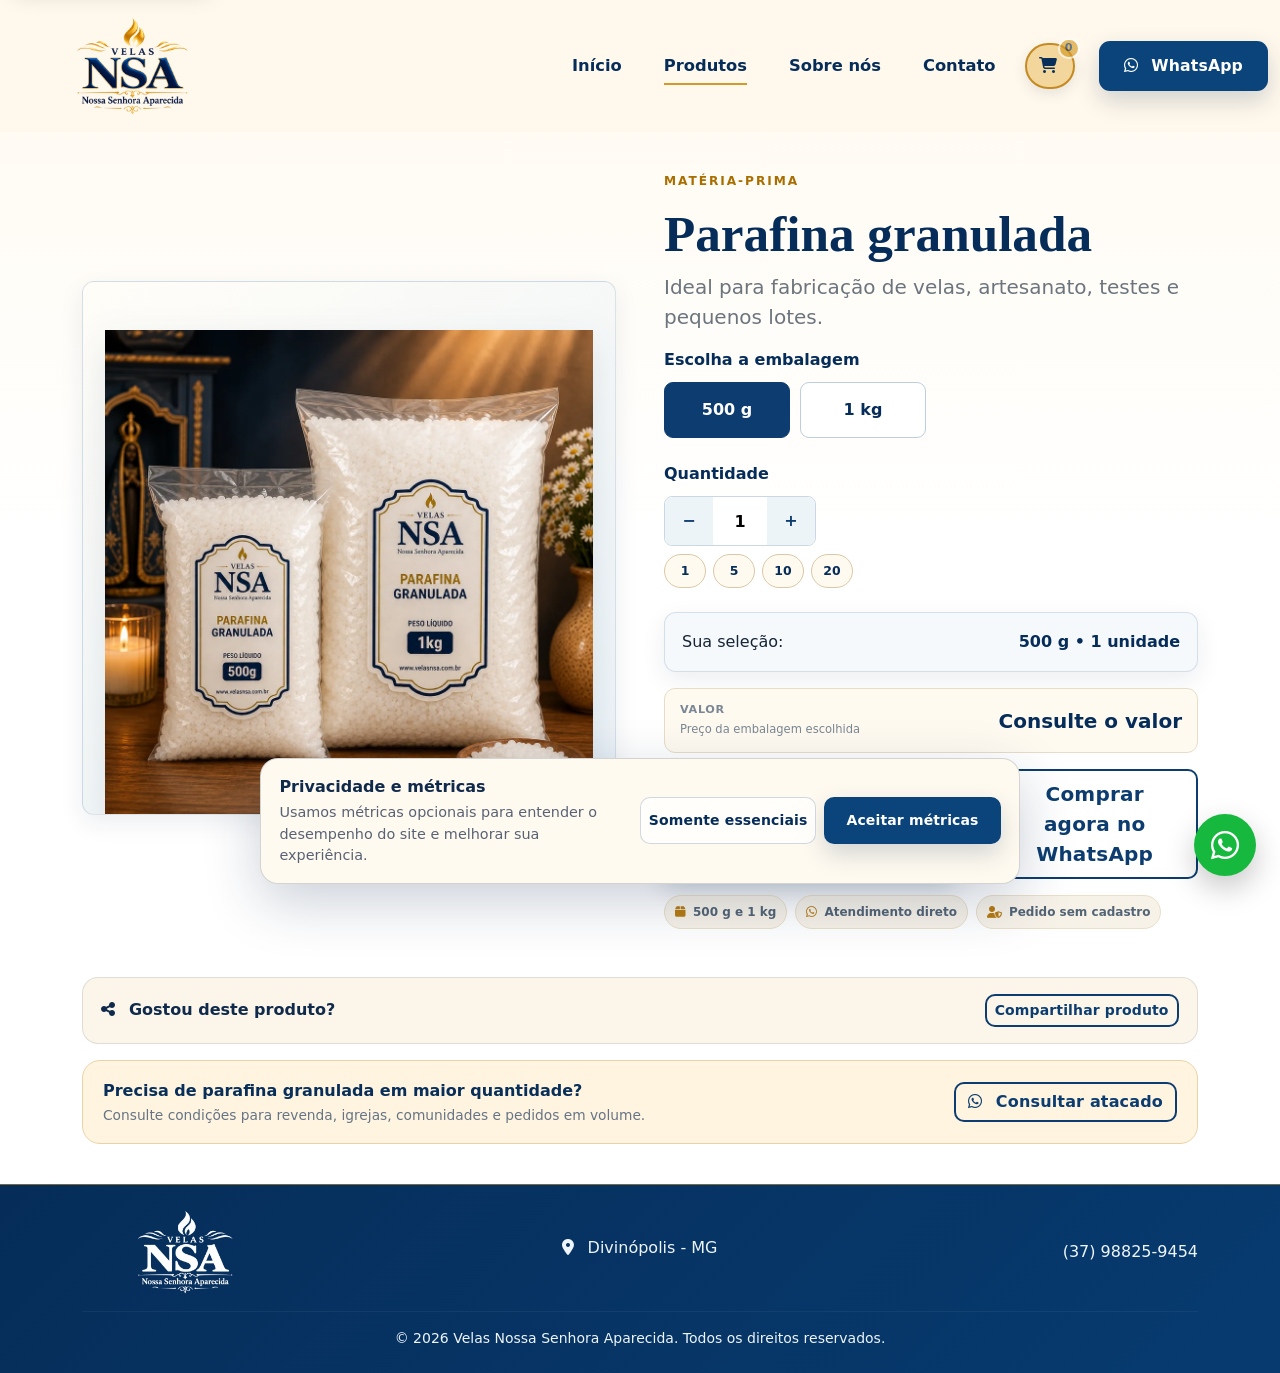
==== commit e1fe65c5: "Update produto-parafina.html" ====
--- a/produto-parafina.html
+++ b/produto-parafina.html
@@ -1,15 +1,664 @@
 <!DOCTYPE html>
-
-<html lang="pt-BR"><head><meta charset="utf-8"/><meta content="width=device-width, initial-scale=1" name="viewport"/><title>Parafina Granulada 500 g e 1 kg | Velas Nossa Senhora Aparecida</title><meta content="Parafina granulada em embalagens de 500 g e 1 kg para fabricação de velas, artesanato, testes e pequenos lotes. Solicite orçamento pelo WhatsApp." name="description"/><meta content="index, follow" name="robots"/><meta content="#062d59" name="theme-color"/><meta content="pt_BR" property="og:locale"/><meta content="product" property="og:type"/><meta content="Parafina Granulada 500 g e 1 kg | Velas Nossa Senhora Aparecida" property="og:title"/><meta content="Parafina granulada em 500 g e 1 kg com atendimento direto pelo WhatsApp." property="og:description"/><link href="https://www.velasnsa.com.br/produto-parafina.html" rel="canonical"/>
-<meta content="https://www.velasnsa.com.br/produto-parafina.html" property="og:url"/>
-<meta content="https://www.velasnsa.com.br/assets/img/parafina.webp" property="og:image"/>
-<meta content="Velas NSA - Nossa Senhora Aparecida" property="og:image:alt"/>
-<meta content="summary_large_image" name="twitter:card"/>
-<meta content="Parafina Granulada 500 g e 1 kg | Velas NSA" name="twitter:title"/>
-<meta content="Parafina granulada em embalagens de 500 g e 1 kg para fabricação de velas e artesanato." name="twitter:description"/>
-<meta content="https://www.velasnsa.com.br/assets/img/parafina.webp" name="twitter:image"/>
-<meta content="Velas NSA" property="og:site_name"/>
-<link href="assets/img/logo-nsa-aparecida.png" rel="icon" type="image/png"/><link href="https://cdn.jsdelivr.net" rel="preconnect"/><link href="https://cdnjs.cloudflare.com" rel="preconnect"/><link href="https://cdn.jsdelivr.net/npm/bootstrap@5.3.8/dist/css/bootstrap.min.css" rel="stylesheet"/><link href="https://cdnjs.cloudflare.com/ajax/libs/font-awesome/6.7.2/css/all.min.css" rel="stylesheet"/><link href="assets/css/style.css" rel="stylesheet"/><script type="application/ld+json">{"@context":"https://schema.org","@type":"Product","name":"Parafina granulada - Velas NSA","description":"Parafina granulada em embalagens de 500 g e 1 kg para fabricação de velas e artesanato.","image":["https://www.velasnsa.com.br/assets/img/parafina.webp"],"brand":{"@type":"Brand","name":"Velas NSA"},"category":"Parafina granulada"}</script>
-<script type="application/ld+json">{"@context":"https://schema.org","@type":"BreadcrumbList","itemListElement":[{"@type":"ListItem","position":1,"name":"Início","item":"https://www.velasnsa.com.br/"},{"@type":"ListItem","position":2,"name":"Parafina granulada","item":"https://www.velasnsa.com.br/produto-parafina.html"}]}</script>
-</head><body data-page="parafina"><a class="skip-link" href="#conteudo-principal">Ir para o conteúdo</a><nav class="navbar navbar-expand-lg fixed-top nsa-navbar"><div class="container py-2"><a aria-label="Velas Nossa Senhora Aparecida - início" class="navbar-brand logo-shell" href="index.html"><img alt="Velas Nossa Senhora Aparecida" class="brand-logo" data-config-logo="" height="616" src="assets/img/logo-nsa-aparecida.png" width="900"/></a><button aria-controls="mainNav" aria-expanded="false" aria-label="Abrir menu" class="navbar-toggler border-0 shadow-none" data-bs-target="#mainNav" data-bs-toggle="collapse" type="button"><span class="navbar-toggler-icon"></span></button><div class="collapse navbar-collapse" id="mainNav"><ul class="navbar-nav ms-auto align-items-lg-center gap-lg-3"><li class="nav-item"><a class="nav-link" href="index.html">Início</a></li><li class="nav-item"><a class="nav-link active" href="index.html#produtos">Produtos</a></li><li class="nav-item"><a class="nav-link" href="index.html#sobre">Sobre nós</a></li><li class="nav-item"><a class="nav-link" href="index.html#contato">Contato</a></li><li class="nav-item mt-3 mt-lg-0"><button aria-label="Abrir carrinho" class="btn cart-nav-btn position-relative" data-nsa-cart="" type="button"><i class="fa-solid fa-cart-shopping me-1"></i><span class="d-lg-none ms-1">Carrinho</span><span class="cart-count" data-cart-count="">0</span></button></li><li class="nav-item ms-lg-2 mt-3 mt-lg-0"><a class="btn btn-nsa px-4" data-wa="Olá! Gostaria de um orçamento da Velas Nossa Senhora Aparecida." href="https://wa.me/5537988259454" rel="noopener" target="_blank"><i class="fa-brands fa-whatsapp me-2"></i>WhatsApp</a></li></ul></div></div></nav><main class="product-page" id="conteudo-principal"><div class="container py-5"><div class="row g-5 align-items-center"><div class="col-lg-6"><div class="product-gallery reveal"><img alt="Parafina granulada Velas NSA em embalagens de 500 g e 1 kg" decoding="async" fetchpriority="high" height="1000" src="assets/img/parafina.webp" width="1000"/></div></div><div class="col-lg-6 reveal delay-1"><span class="eyebrow">Matéria-prima</span><h1 class="detail-title" data-config="parafinaTitulo">Parafina granulada</h1><p class="lead text-secondary" data-config="parafinaDescricao">Ideal para fabricação de velas, artesanato, testes e pequenos lotes.</p><div class="mb-4"><div class="option-title">Escolha a embalagem</div><div class="option-grid" id="weightOptions"><button class="option-btn active" data-weight="500 g">500 g</button><button class="option-btn" data-weight="1 kg">1 kg</button></div></div><div class="mb-4"><div class="option-title">Quantidade</div><div class="quantity-box"><button aria-label="Diminuir quantidade" id="minus">−</button><input aria-label="Quantidade de embalagens" id="qty" inputmode="numeric" pattern="[0-9]*" value="1"/><button aria-label="Aumentar quantidade" id="plus">+</button></div><div aria-label="Atalhos de quantidade" class="qty-presets mt-2"><button data-qty-preset="1" type="button">1</button><button data-qty-preset="5" type="button">5</button><button data-qty-preset="10" type="button">10</button><button data-qty-preset="20" type="button">20</button></div></div><div class="selection-summary mb-3">Sua seleção: <strong id="summary">500 g • 1 unidade</strong></div><div class="product-price-box mb-3"><div><span>Valor</span><small id="priceHelp">Preço da embalagem escolhida</small></div><strong id="selectedPrice">Consulte o valor</strong></div><div class="product-actions-grid mt-3"><button class="btn btn-nsa btn-lg" id="addToCart"><i class="fa-solid fa-cart-plus me-2"></i>Adicionar ao carrinho</button><button class="btn btn-outline-nsa btn-lg" id="whatsappOrder"><i class="fa-brands fa-whatsapp me-2"></i>Comprar agora no WhatsApp</button></div><div class="conversion-trust mt-3"><span><i class="fa-solid fa-box"></i> 500 g e 1 kg</span><span><i class="fa-brands fa-whatsapp"></i> Atendimento direto</span><span><i class="fa-solid fa-user-shield"></i> Pedido sem cadastro</span></div></div></div></div><div class="container pb-3"><div class="product-share-bar"><span><i class="fa-solid fa-share-nodes me-2"></i>Gostou deste produto?</span><button class="btn btn-outline-nsa btn-sm" data-share-product="" type="button">Compartilhar produto</button></div></div>
-<section class="product-business-cta"><div class="container"><div class="business-cta-inner"><div><strong>Precisa de parafina granulada em maior quantidade?</strong><span>Consulte condições para revenda, igrejas, comunidades e pedidos em volume.</span></div><a class="btn btn-outline-nsa" data-wa="Olá! Gostaria de consultar condições para compra de parafina granulada em maior quantidade." href="https://wa.me/5537988259454" rel="noopener" target="_blank"><i class="fa-brands fa-whatsapp me-2"></i>Consultar atacado</a></div></div></section></main><footer class="footer py-4"><div class="container"><div class="row align-items-center gy-3"><div class="col-md-4"><div class="footer-logo-shell footer-brand"><img alt="Velas Nossa Senhora Aparecida" class="footer-logo footer-logo-natural" data-config-logo="" height="616" src="assets/img/logo-nsa-aparecida.png" width="900"/></div></div><div class="col-md-4 text-md-center"><div><i class="fa-solid fa-location-dot me-2"></i><span data-config-location="">Divinópolis - MG</span></div><div class="footer-social mt-2"><a aria-label="Instagram" data-social-link="instagram" data-social-network="instagram" hidden="" rel="noopener" target="_blank"><i class="fa-brands fa-instagram"></i></a><a aria-label="Facebook" data-social-link="facebook" data-social-network="facebook" hidden="" rel="noopener" target="_blank"><i class="fa-brands fa-facebook-f"></i></a><a aria-label="TikTok" data-social-link="tiktok" data-social-network="tiktok" hidden="" rel="noopener" target="_blank"><i class="fa-brands fa-tiktok"></i></a></div></div><div class="col-md-4 text-md-end"><a class="footer-contact-link" data-config-phone="" data-wa="Olá! Gostaria de um orçamento da Velas Nossa Senhora Aparecida." href="https://wa.me/5537988259454" rel="noopener" target="_blank"><i class="fa-brands fa-whatsapp me-2"></i>(37) 98825-9454</a></div></div><hr/><div class="small text-center">© <span id="year"></span> Velas Nossa Senhora Aparecida. Todos os direitos reservados.</div></div></footer><div class="mobile-product-cta"><button class="btn btn-nsa w-100" id="addToCartMobile"><i class="fa-solid fa-cart-plus me-2"></i>Adicionar ao carrinho</button></div><a aria-label="Falar no WhatsApp" class="floating-whatsapp" data-wa="Olá! Gostaria de um orçamento de parafina granulada." href="https://wa.me/5537988259454?text=Olá!%20Gostaria%20de%20um%20orçamento%20de%20parafina%20granulada." rel="noopener" target="_blank"><i class="fa-brands fa-whatsapp"></i></a><script src="https://cdn.jsdelivr.net/npm/bootstrap@5.3.8/dist/js/bootstrap.bundle.min.js"></script><script src="assets/js/config.js"></script><script src="assets/js/site-config.js"></script><script src="assets/js/analytics.js"></script><script src="assets/js/social.js"></script><script src="assets/js/cart.js"></script><script src="assets/js/parafina.js"></script></body></html>
+<html lang="pt-BR">
+
+<head>
+  <meta charset="utf-8">
+  <meta name="viewport" content="width=device-width, initial-scale=1">
+
+  <title>Parafina Granulada 500 g e 1 kg | Velas Nossa Senhora Aparecida</title>
+
+  <meta
+    name="description"
+    content="Parafina granulada em embalagens de 500 g e 1 kg para fabricação de velas, artesanato, testes e pequenos lotes. Solicite orçamento pelo WhatsApp."
+  >
+
+  <meta name="robots" content="index, follow">
+  <meta name="theme-color" content="#062d59">
+
+  <!-- Open Graph -->
+  <meta property="og:locale" content="pt_BR">
+  <meta property="og:type" content="product">
+  <meta
+    property="og:title"
+    content="Parafina Granulada 500 g e 1 kg | Velas Nossa Senhora Aparecida"
+  >
+  <meta
+    property="og:description"
+    content="Parafina granulada em 500 g e 1 kg com atendimento direto pelo WhatsApp."
+  >
+  <meta
+    property="og:url"
+    content="https://www.velasnsa.com.br/produto-parafina.html"
+  >
+  <meta
+    property="og:image"
+    content="https://www.velasnsa.com.br/assets/img/parafina.webp"
+  >
+  <meta
+    property="og:image:alt"
+    content="Parafina granulada Velas NSA"
+  >
+  <meta property="og:site_name" content="Velas NSA">
+
+  <!-- Twitter -->
+  <meta name="twitter:card" content="summary_large_image">
+  <meta
+    name="twitter:title"
+    content="Parafina Granulada 500 g e 1 kg | Velas NSA"
+  >
+  <meta
+    name="twitter:description"
+    content="Parafina granulada em embalagens de 500 g e 1 kg para fabricação de velas e artesanato."
+  >
+  <meta
+    name="twitter:image"
+    content="https://www.velasnsa.com.br/assets/img/parafina.webp"
+  >
+
+  <!-- Canonical -->
+  <link
+    rel="canonical"
+    href="https://www.velasnsa.com.br/produto-parafina.html"
+  >
+
+  <!-- Favicon -->
+  <link
+    rel="icon"
+    type="image/png"
+    href="assets/img/logo-nsa-aparecida.png"
+  >
+
+  <!-- Conexões externas -->
+  <link rel="preconnect" href="https://cdn.jsdelivr.net">
+  <link rel="preconnect" href="https://cdnjs.cloudflare.com">
+
+  <!-- Bootstrap -->
+  <link
+    href="https://cdn.jsdelivr.net/npm/bootstrap@5.3.8/dist/css/bootstrap.min.css"
+    rel="stylesheet"
+  >
+
+  <!-- Font Awesome -->
+  <link
+    href="https://cdnjs.cloudflare.com/ajax/libs/font-awesome/6.7.2/css/all.min.css"
+    rel="stylesheet"
+  >
+
+  <!-- CSS -->
+  <link href="assets/css/style.css" rel="stylesheet">
+
+  <!-- Dados estruturados da página -->
+  <script type="application/ld+json">
+  {
+    "@context": "https://schema.org",
+    "@type": "WebPage",
+    "@id": "https://www.velasnsa.com.br/produto-parafina.html#webpage",
+    "url": "https://www.velasnsa.com.br/produto-parafina.html",
+    "name": "Parafina Granulada 500 g e 1 kg | Velas Nossa Senhora Aparecida",
+    "description": "Parafina granulada em embalagens de 500 g e 1 kg para fabricação de velas, artesanato, testes e pequenos lotes. Consulte valores diretamente pelo WhatsApp.",
+    "isPartOf": {
+      "@type": "WebSite",
+      "@id": "https://www.velasnsa.com.br/#website",
+      "url": "https://www.velasnsa.com.br/",
+      "name": "Fábrica de Velas NSA"
+    },
+    "about": {
+      "@type": "Thing",
+      "name": "Parafina granulada"
+    },
+    "primaryImageOfPage": {
+      "@type": "ImageObject",
+      "url": "https://www.velasnsa.com.br/assets/img/parafina.webp"
+    }
+  }
+  </script>
+
+  <!-- Breadcrumb -->
+  <script type="application/ld+json">
+  {
+    "@context": "https://schema.org",
+    "@type": "BreadcrumbList",
+    "itemListElement": [
+      {
+        "@type": "ListItem",
+        "position": 1,
+        "name": "Início",
+        "item": "https://www.velasnsa.com.br/"
+      },
+      {
+        "@type": "ListItem",
+        "position": 2,
+        "name": "Parafina granulada",
+        "item": "https://www.velasnsa.com.br/produto-parafina.html"
+      }
+    ]
+  }
+  </script>
+
+</head>
+
+<body data-page="parafina">
+
+  <a class="skip-link" href="#conteudo-principal">
+    Ir para o conteúdo
+  </a>
+
+  <!-- NAVBAR -->
+  <nav class="navbar navbar-expand-lg fixed-top nsa-navbar">
+    <div class="container py-2">
+
+      <a
+        class="navbar-brand logo-shell"
+        href="index.html"
+        aria-label="Velas Nossa Senhora Aparecida - início"
+      >
+        <img
+          src="assets/img/logo-nsa-aparecida.png"
+          alt="Velas Nossa Senhora Aparecida"
+          class="brand-logo"
+          data-config-logo
+          width="900"
+          height="616"
+        >
+      </a>
+
+      <button
+        class="navbar-toggler border-0 shadow-none"
+        type="button"
+        data-bs-toggle="collapse"
+        data-bs-target="#mainNav"
+        aria-controls="mainNav"
+        aria-expanded="false"
+        aria-label="Abrir menu"
+      >
+        <span class="navbar-toggler-icon"></span>
+      </button>
+
+      <div class="collapse navbar-collapse" id="mainNav">
+
+        <ul class="navbar-nav ms-auto align-items-lg-center gap-lg-3">
+
+          <li class="nav-item">
+            <a class="nav-link" href="index.html">
+              Início
+            </a>
+          </li>
+
+          <li class="nav-item">
+            <a class="nav-link active" href="index.html#produtos">
+              Produtos
+            </a>
+          </li>
+
+          <li class="nav-item">
+            <a class="nav-link" href="index.html#sobre">
+              Sobre nós
+            </a>
+          </li>
+
+          <li class="nav-item">
+            <a class="nav-link" href="index.html#contato">
+              Contato
+            </a>
+          </li>
+
+          <li class="nav-item mt-3 mt-lg-0">
+            <button
+              class="btn cart-nav-btn position-relative"
+              data-nsa-cart
+              type="button"
+              aria-label="Abrir carrinho"
+            >
+              <i class="fa-solid fa-cart-shopping me-1"></i>
+
+              <span class="d-lg-none ms-1">
+                Carrinho
+              </span>
+
+              <span class="cart-count" data-cart-count>
+                0
+              </span>
+            </button>
+          </li>
+
+          <li class="nav-item ms-lg-2 mt-3 mt-lg-0">
+
+            <a
+              class="btn btn-nsa px-4"
+              href="https://wa.me/5537988259454"
+              data-wa="Olá! Gostaria de um orçamento da Velas Nossa Senhora Aparecida."
+              target="_blank"
+              rel="noopener"
+            >
+              <i class="fa-brands fa-whatsapp me-2"></i>
+              WhatsApp
+            </a>
+
+          </li>
+
+        </ul>
+
+      </div>
+    </div>
+  </nav>
+
+  <!-- CONTEÚDO -->
+  <main
+    class="product-page"
+    id="conteudo-principal"
+  >
+
+    <div class="container py-5">
+
+      <div class="row g-5 align-items-center">
+
+        <!-- FOTO -->
+        <div class="col-lg-6">
+
+          <div class="product-gallery reveal">
+
+            <img
+              src="assets/img/parafina.webp"
+              alt="Parafina granulada Velas NSA em embalagens de 500 g e 1 kg"
+              width="1000"
+              height="1000"
+              decoding="async"
+              fetchpriority="high"
+            >
+
+          </div>
+
+        </div>
+
+        <!-- INFORMAÇÕES -->
+        <div class="col-lg-6 reveal delay-1">
+
+          <span class="eyebrow">
+            Matéria-prima
+          </span>
+
+          <h1
+            class="detail-title"
+            data-config="parafinaTitulo"
+          >
+            Parafina granulada
+          </h1>
+
+          <p
+            class="lead text-secondary"
+            data-config="parafinaDescricao"
+          >
+            Ideal para fabricação de velas, artesanato,
+            testes e pequenos lotes.
+          </p>
+
+          <!-- EMBALAGEM -->
+          <div class="mb-4">
+
+            <div class="option-title">
+              Escolha a embalagem
+            </div>
+
+            <div
+              class="option-grid"
+              id="weightOptions"
+            >
+
+              <button
+                class="option-btn active"
+                data-weight="500 g"
+              >
+                500 g
+              </button>
+
+              <button
+                class="option-btn"
+                data-weight="1 kg"
+              >
+                1 kg
+              </button>
+
+            </div>
+
+          </div>
+
+          <!-- QUANTIDADE -->
+          <div class="mb-4">
+
+            <div class="option-title">
+              Quantidade
+            </div>
+
+            <div class="quantity-box">
+
+              <button
+                id="minus"
+                aria-label="Diminuir quantidade"
+              >
+                −
+              </button>
+
+              <input
+                id="qty"
+                aria-label="Quantidade de embalagens"
+                inputmode="numeric"
+                pattern="[0-9]*"
+                value="1"
+              >
+
+              <button
+                id="plus"
+                aria-label="Aumentar quantidade"
+              >
+                +
+              </button>
+
+            </div>
+
+            <div
+              class="qty-presets mt-2"
+              aria-label="Atalhos de quantidade"
+            >
+
+              <button type="button" data-qty-preset="1">
+                1
+              </button>
+
+              <button type="button" data-qty-preset="5">
+                5
+              </button>
+
+              <button type="button" data-qty-preset="10">
+                10
+              </button>
+
+              <button type="button" data-qty-preset="20">
+                20
+              </button>
+
+            </div>
+
+          </div>
+
+          <!-- RESUMO -->
+          <div class="selection-summary mb-3">
+
+            Sua seleção:
+
+            <strong id="summary">
+              500 g • 1 unidade
+            </strong>
+
+          </div>
+
+          <!-- PREÇO / CONSULTA -->
+          <div class="product-price-box mb-3">
+
+            <div>
+
+              <span>
+                Valor
+              </span>
+
+              <small id="priceHelp">
+                Preço da embalagem escolhida
+              </small>
+
+            </div>
+
+            <strong id="selectedPrice">
+              Consulte o valor
+            </strong>
+
+          </div>
+
+          <!-- BOTÕES -->
+          <div class="product-actions-grid mt-3">
+
+            <button
+              class="btn btn-nsa btn-lg"
+              id="addToCart"
+            >
+              <i class="fa-solid fa-cart-plus me-2"></i>
+              Adicionar ao carrinho
+            </button>
+
+            <button
+              class="btn btn-outline-nsa btn-lg"
+              id="whatsappOrder"
+            >
+              <i class="fa-brands fa-whatsapp me-2"></i>
+              Comprar agora no WhatsApp
+            </button>
+
+          </div>
+
+          <!-- CONFIANÇA -->
+          <div class="conversion-trust mt-3">
+
+            <span>
+              <i class="fa-solid fa-box"></i>
+              500 g e 1 kg
+            </span>
+
+            <span>
+              <i class="fa-brands fa-whatsapp"></i>
+              Atendimento direto
+            </span>
+
+            <span>
+              <i class="fa-solid fa-user-shield"></i>
+              Pedido sem cadastro
+            </span>
+
+          </div>
+
+        </div>
+
+      </div>
+
+    </div>
+
+    <!-- COMPARTILHAR -->
+    <div class="container pb-3">
+
+      <div class="product-share-bar">
+
+        <span>
+          <i class="fa-solid fa-share-nodes me-2"></i>
+          Gostou deste produto?
+        </span>
+
+        <button
+          class="btn btn-outline-nsa btn-sm"
+          data-share-product
+          type="button"
+        >
+          Compartilhar produto
+        </button>
+
+      </div>
+
+    </div>
+
+    <!-- ATACADO -->
+    <section class="product-business-cta">
+
+      <div class="container">
+
+        <div class="business-cta-inner">
+
+          <div>
+
+            <strong>
+              Precisa de parafina granulada em maior quantidade?
+            </strong>
+
+            <span>
+              Consulte condições para revenda, igrejas,
+              comunidades e pedidos em volume.
+            </span>
+
+          </div>
+
+          <a
+            class="btn btn-outline-nsa"
+            href="https://wa.me/5537988259454"
+            data-wa="Olá! Gostaria de consultar condições para compra de parafina granulada em maior quantidade."
+            target="_blank"
+            rel="noopener"
+          >
+            <i class="fa-brands fa-whatsapp me-2"></i>
+            Consultar atacado
+          </a>
+
+        </div>
+
+      </div>
+
+    </section>
+
+  </main>
+
+  <!-- FOOTER -->
+  <footer class="footer py-4">
+
+    <div class="container">
+
+      <div class="row align-items-center gy-3">
+
+        <div class="col-md-4">
+
+          <div class="footer-logo-shell footer-brand">
+
+            <img
+              src="assets/img/logo-nsa-aparecida.png"
+              alt="Velas Nossa Senhora Aparecida"
+              class="footer-logo footer-logo-natural"
+              data-config-logo
+              width="900"
+              height="616"
+            >
+
+          </div>
+
+        </div>
+
+        <div class="col-md-4 text-md-center">
+
+          <div>
+
+            <i class="fa-solid fa-location-dot me-2"></i>
+
+            <span data-config-location>
+              Divinópolis - MG
+            </span>
+
+          </div>
+
+          <div class="footer-social mt-2">
+
+            <a
+              aria-label="Instagram"
+              data-social-link="instagram"
+              data-social-network="instagram"
+              hidden
+              rel="noopener"
+              target="_blank"
+            >
+              <i class="fa-brands fa-instagram"></i>
+            </a>
+
+            <a
+              aria-label="Facebook"
+              data-social-link="facebook"
+              data-social-network="facebook"
+              hidden
+              rel="noopener"
+              target="_blank"
+            >
+              <i class="fa-brands fa-facebook-f"></i>
+            </a>
+
+            <a
+              aria-label="TikTok"
+              data-social-link="tiktok"
+              data-social-network="tiktok"
+              hidden
+              rel="noopener"
+              target="_blank"
+            >
+              <i class="fa-brands fa-tiktok"></i>
+            </a>
+
+          </div>
+
+        </div>
+
+        <div class="col-md-4 text-md-end">
+
+          <a
+            class="footer-contact-link"
+            data-config-phone
+            data-wa="Olá! Gostaria de um orçamento da Velas Nossa Senhora Aparecida."
+            href="https://wa.me/5537988259454"
+            target="_blank"
+            rel="noopener"
+          >
+            <i class="fa-brands fa-whatsapp me-2"></i>
+            (37) 98825-9454
+          </a>
+
+        </div>
+
+      </div>
+
+      <hr>
+
+      <div class="small text-center">
+        © <span id="year"></span>
+        Velas Nossa Senhora Aparecida.
+        Todos os direitos reservados.
+      </div>
+
+    </div>
+
+  </footer>
+
+  <!-- BOTÃO MOBILE -->
+  <div class="mobile-product-cta">
+
+    <button
+      class="btn btn-nsa w-100"
+      id="addToCartMobile"
+    >
+      <i class="fa-solid fa-cart-plus me-2"></i>
+      Adicionar ao carrinho
+    </button>
+
+  </div>
+
+  <!-- WHATSAPP FLUTUANTE -->
+  <a
+    class="floating-whatsapp"
+    aria-label="Falar no WhatsApp"
+    data-wa="Olá! Gostaria de um orçamento de parafina granulada."
+    href="https://wa.me/5537988259454?text=Olá!%20Gostaria%20de%20um%20orçamento%20de%20parafina%20granulada."
+    target="_blank"
+    rel="noopener"
+  >
+    <i class="fa-brands fa-whatsapp"></i>
+  </a>
+
+  <!-- SCRIPTS -->
+  <script src="https://cdn.jsdelivr.net/npm/bootstrap@5.3.8/dist/js/bootstrap.bundle.min.js"></script>
+
+  <script src="assets/js/config.js"></script>
+  <script src="assets/js/site-config.js"></script>
+  <script src="assets/js/analytics.js"></script>
+  <script src="assets/js/social.js"></script>
+  <script src="assets/js/cart.js"></script>
+  <script src="assets/js/parafina.js"></script>
+
+</body>
+</html>
